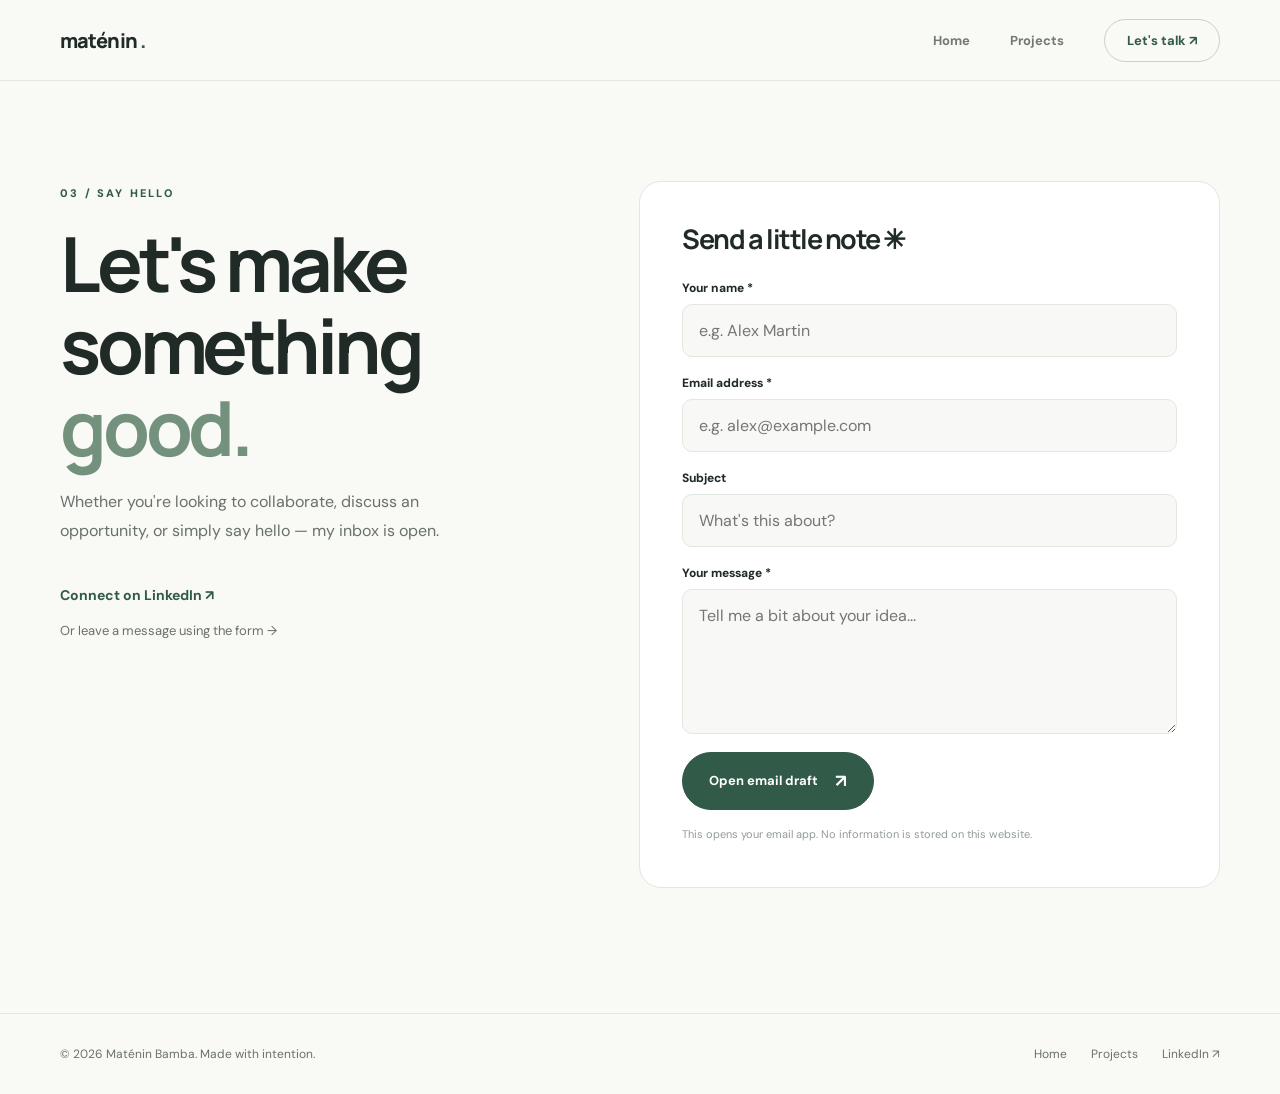
==== contact.html @ c24dde91 "This is the new version" ====
<!DOCTYPE html>
<html lang="en">
 <head>
  <meta charset="utf-8"/>
  <meta content="width=device-width,initial-scale=1" name="viewport"/>
  <meta content="Contact Mat&eacute;nin Bamba about product design, opportunities, and collaborations." name="description"/>
  <title>
   Contact &mdash; Mat&eacute;nin Bamba
  </title>
  <link href="css/style.css" rel="stylesheet"/>
 </head>
 <body>
  <header class="site-header">
   <div class="container nav-inner">
    <a class="brand" href="index.html">
     mat&eacute;nin
     <span>
      .
     </span>
    </a>
    <button aria-controls="main-nav" aria-expanded="false" aria-label="Toggle navigation" class="menu-button">
     ☰
    </button>
    <nav aria-label="Main navigation" class="nav" id="main-nav">
     <a href="index.html">
      Home
     </a>
     <a href="projects.html">
      Projects
     </a>
     <a aria-current="page" class="nav-cta" href="contact.html">
      Let's talk &nearrow;
     </a>
    </nav>
   </div>
  </header>
  <main class="container contact-grid">
   <div>
    <span class="eyebrow">
     03 / Say hello
    </span>
    <h1>
     Let's make
     <br/>
     something
     <span style="color:#73917c">
      good.
     </span>
    </h1>
    <p class="contact-info">
     Whether you're looking to collaborate, discuss an opportunity, or simply say hello &mdash; my inbox is open.
    </p>
    <div class="contact-links">
     <a href="https://www.linkedin.com/in/mateninbamba" rel="noopener noreferrer" target="_blank">
      Connect on LinkedIn &nearrow;
     </a>
     <span class="muted" style="font-size:13px">
      Or leave a message using the form &rarr;
     </span>
    </div>
   </div>
   <div class="form-card">
    <h2>
     Send a little note ✳
    </h2>
    <form id="contact-form">
     <div class="field">
      <label for="name">
       Your name *
      </label>
      <input autocomplete="name" id="name" maxlength="120" name="name" placeholder="e.g. Alex Martin" required=""/>
     </div>
     <div class="field">
      <label for="email">
       Email address *
      </label>
      <input autocomplete="email" id="email" maxlength="180" name="email" placeholder="e.g. alex@example.com" required="" type="email"/>
     </div>
     <div class="field">
      <label for="subject">
       Subject
      </label>
      <input id="subject" maxlength="200" name="subject" placeholder="What's this about?"/>
     </div>
     <div class="field">
      <label for="message">
       Your message *
      </label>
      <textarea id="message" maxlength="5000" minlength="10" name="message" placeholder="Tell me a bit about your idea..." required=""></textarea>
     </div>
     <button class="btn btn-primary" type="submit">
      Open email draft
      <span class="arrow">
       &nearrow;
      </span>
     </button>
     <p class="fineprint" id="form-status" role="status">
      This opens your email app. No information is stored on this website.
     </p>
    </form>
   </div>
  </main>
  <footer class="footer">
   <div class="container footer-content">
    <span>
     &copy;
     <span data-year="">
      2026
     </span>
     Mat&eacute;nin Bamba. Made with intention.
    </span>
    <div class="footer-right">
     <a href="index.html">
      Home
     </a>
     <a href="projects.html">
      Projects
     </a>
     <a href="https://www.linkedin.com/in/mateninbamba" rel="noopener noreferrer" target="_blank">
      LinkedIn &nearrow;
     </a>
    </div>
   </div>
  </footer>
  <script defer="" src="js/main.js">
  </script>
  <script defer="" src="js/contact.js">
  </script>
 </body>
</html>
---- css/style.css ----
@import url('https://fonts.googleapis.com/css2?family=DM+Sans:wght@400;500;600;700&family=Manrope:wght@400;500;600;700;800&display=swap');
:root{--ink:#202b28;--muted:#69716d;--bg:#f9f9f5;--white:#fff;--sage:#dfe9df;--soft:#eef1e9;--line:#e2e7df;--accent:#315a49;--peach:#f4e4d9;--max:1160px}*{box-sizing:border-box}html{scroll-behavior:smooth}body{margin:0;background:var(--bg);color:var(--ink);font-family:'DM Sans',sans-serif;-webkit-font-smoothing:antialiased}a{text-decoration:none;color:inherit}img{max-width:100%;display:block}button,input,textarea{font:inherit}button{cursor:pointer}::selection{background:#c9dbcb}a:focus-visible,button:focus-visible,input:focus-visible,textarea:focus-visible{outline:3px solid #6c9a7f;outline-offset:3px}.container{width:min(var(--max),calc(100% - 64px));margin:auto}.site-header{background:rgba(249,249,245,.95);border-bottom:1px solid var(--line);position:sticky;top:0;z-index:30;backdrop-filter:blur(12px)}.nav-inner{height:80px;display:flex;align-items:center;justify-content:space-between;gap:20px}.brand{font-family:Manrope,sans-serif;font-weight:800;font-size:20px;letter-spacing:-.9px}.brand span{color:var(--accent)}.nav{display:flex;align-items:center;gap:40px}.nav a{font-size:13px;font-weight:700;color:#727a75;transition:color .2s}.nav a:hover,.nav a[aria-current=page]{color:var(--accent)}.nav-cta{border:1px solid #c4d2c7;padding:12px 22px!important;border-radius:100px;color:var(--accent)!important}.nav-cta:hover{background:var(--sage)}.menu-button{display:none;border:0;background:transparent;padding:10px;font-size:25px}.eyebrow{font-size:11px;font-weight:800;letter-spacing:2.2px;text-transform:uppercase;color:var(--accent)}h1,h2,h3,p{margin-top:0}h1,h2,h3{font-family:Manrope,sans-serif;letter-spacing:-.055em}h1{font-size:clamp(50px,6.5vw,92px);line-height:1.08;font-weight:700}h2{font-size:clamp(32px,4vw,54px);line-height:1.14;font-weight:700}h3{font-size:24px;line-height:1.25}p{line-height:1.8}.muted{color:var(--muted)}.btn{display:inline-flex;align-items:center;justify-content:center;gap:17px;border:1px solid var(--accent);border-radius:50px;padding:16px 26px;font-weight:700;font-size:13px;transition:transform .2s,background .2s}.btn:hover{transform:translateY(-2px)}.btn-primary{background:var(--accent);color:#fff}.btn-outline{color:var(--accent);background:transparent}.btn-outline:hover{background:#e9f0e8}.arrow{font-size:18px}.section{padding:110px 0}.section-heading{display:flex;justify-content:space-between;align-items:end;gap:24px;margin-bottom:35px}.section-heading h2{margin:10px 0 0}.section-heading p{max-width:340px;margin:0}.text-link{font-size:13px;font-weight:800;color:var(--accent);display:inline-flex;gap:10px;align-items:center}.text-link:hover{text-decoration:underline}.footer{border-top:1px solid var(--line);padding:32px 0}.footer-content{display:flex;justify-content:space-between;gap:30px;align-items:center;font-size:12px;color:var(--muted)}.footer-content a:hover{color:var(--accent)}.footer-right{display:flex;gap:24px}.hero{padding:85px 0 74px}.hero-grid{display:grid;grid-template-columns:1.1fr .9fr;gap:8%;align-items:center}.hero h1{margin:20px 0 22px}.hero h1 em{color:var(--accent);font-style:normal}.hero-copy{max-width:510px;color:var(--muted);font-size:16px;line-height:1.9}.hero-actions{display:flex;gap:12px;flex-wrap:wrap;margin-top:30px}.hero-visual{min-height:470px;display:flex;align-items:center;justify-content:center;position:relative}.portrait-bg{background:var(--sage);width:85%;aspect-ratio:4/4.5;border-radius:220px 220px 28px 28px;position:relative;display:flex;align-items:center;justify-content:center;overflow:hidden}.portrait-bg img{width:100%;height:100%;object-fit:cover;position:absolute;inset:0}.portrait-monogram{font-family:Manrope,sans-serif;font-size:clamp(85px,12vw,155px);font-weight:600;color:#799888;letter-spacing:-12px}.orbit-sticker{position:absolute;border-radius:80px;background:var(--white);box-shadow:0 10px 30px #1b44361c;padding:17px 20px;bottom:14%;left:0;font-size:12px;font-weight:700;display:flex;align-items:center;gap:10px}.status-dot{background:#649c78;width:9px;height:9px;border-radius:50%;display:inline-block}.decor-star{position:absolute;right:-12px;top:14%;font-size:60px;color:#9fbc9e;font-weight:300}.scroll-note{margin-top:64px;color:#89918b;font-size:11px;letter-spacing:2px;text-transform:uppercase}.strip{background:#eaf0e9;border-top:1px solid #dce6da;border-bottom:1px solid #dce6da;padding:24px 0}.strip-content{display:flex;justify-content:space-between;flex-wrap:wrap;gap:20px}.strip-content span{font-weight:700;font-size:12px;color:#5b7363;letter-spacing:.4px}.strip-content b{margin-right:12px;color:#9eb2a4}.project-grid{display:grid;grid-template-columns:repeat(2,minmax(0,1fr));gap:24px}.project-card{display:block;border:1px solid var(--line);background:#fff;border-radius:20px;overflow:hidden;transition:transform .25s,box-shadow .25s}.project-card:hover{transform:translateY(-5px);box-shadow:0 18px 45px #20372b11}.project-art{height:280px;position:relative;display:flex;justify-content:center;align-items:center;overflow:hidden}.project-art.rose{background:#f2e9e2}.project-art.mint{background:#e4eee5}.project-art.lilac{background:#ece9f2}.project-art.sand{background:#eeece3}.project-art svg{width:80%;max-height:250px;filter:drop-shadow(0 12px 13px #1c283013)}.project-card-body{padding:27px 30px 30px}.project-meta{font-size:10px;text-transform:uppercase;letter-spacing:1.5px;font-weight:800;color:var(--accent);margin-bottom:12px}.project-card-body h3{margin-bottom:10px}.project-card-body p{font-size:14px;color:var(--muted);margin-bottom:20px}.card-bottom{display:flex;align-items:center;justify-content:space-between;gap:12px}.pill{background:#f0f3ef;border-radius:40px;color:#557263;padding:8px 12px;font-size:11px;font-weight:700}.mini-arrow{width:36px;height:36px;border-radius:50%;display:grid;place-items:center;border:1px solid #cedbd0;color:var(--accent)}.about-band{background:#e9f0e8;padding:80px 0}.about-layout{display:grid;grid-template-columns:.85fr 1.15fr;gap:12%;align-items:center}.about-layout h2{margin:14px 0 0}.about-layout p{color:#5b6a60;font-size:16px}.about-tags{display:flex;gap:10px;flex-wrap:wrap;margin-top:22px}.about-tags span{border:1px solid #c3d6c4;padding:10px 14px;border-radius:40px;font-size:12px;font-weight:700;color:#436350}.page-intro{padding:88px 0 46px}.page-intro h1{font-size:clamp(48px,6.2vw,78px);margin:18px 0}.page-intro p{max-width:610px;color:var(--muted)}.all-projects{padding:0 0 115px}.contact-grid{display:grid;grid-template-columns:.9fr 1.1fr;gap:9%;padding:100px 0 125px}.contact-grid h1{font-size:clamp(48px,6vw,76px);margin:20px 0}.contact-info{color:var(--muted);max-width:430px}.contact-links{display:grid;gap:18px;margin-top:40px}.contact-links a{color:var(--accent);font-weight:700;font-size:14px}.form-card{background:#fff;border:1px solid var(--line);border-radius:22px;padding:42px}.form-card h2{font-size:27px;margin-bottom:25px}.field{display:flex;flex-direction:column;gap:8px;margin-bottom:18px}.field label{font-size:12px;font-weight:800}.field input,.field textarea{background:#f8f9f6;border:1px solid #e1e8df;padding:15px 16px;border-radius:10px;width:100%;color:var(--ink);outline:none}.field input:focus,.field textarea:focus{border-color:var(--accent)}.field textarea{resize:vertical;min-height:145px}.fineprint{color:#929c96;font-size:11px;margin:15px 0 0}.detail{padding-bottom:110px}.back-link{display:inline-flex;gap:10px;align-items:center;font-weight:700;color:var(--accent);font-size:13px;margin:48px 0 32px}.detail-header{max-width:850px;margin-bottom:40px}.detail-header h1{font-size:clamp(44px,6vw,77px);margin:14px 0}.detail-header p{font-size:17px;color:var(--muted);max-width:650px}.detail-banner{min-height:370px;border-radius:20px;display:flex;align-items:center;justify-content:center;overflow:hidden;margin-bottom:55px}.detail-banner svg{height:310px;max-width:85%}.facts{display:grid;grid-template-columns:repeat(4,1fr);gap:25px;padding:0 0 48px;border-bottom:1px solid var(--line)}.fact-label{display:block;color:#89928a;text-transform:uppercase;font-size:10px;letter-spacing:1.2px;font-weight:800;margin-bottom:12px}.fact-value{font-size:14px;font-weight:700;line-height:1.6}.case-section{display:grid;grid-template-columns:31% 1fr;gap:10%;padding:58px 0;border-bottom:1px solid var(--line)}.case-section h2{font-size:30px;margin:7px 0}.case-section h3{font-size:18px;letter-spacing:-.03em;margin:25px 0 8px}.case-section p{color:var(--muted);font-size:14px;margin-bottom:14px}.case-section ul{color:var(--muted);line-height:1.9;padding-left:18px;font-size:14px}.case-section .case-body>:first-child{margin-top:0}.case-callout{background:#eaf0e8;border-radius:13px;padding:24px;margin:20px 0}.case-callout p{margin-bottom:0;color:#415b4d}.case-list{display:grid;grid-template-columns:1fr 1fr;gap:14px;margin:20px 0}.case-tile{padding:20px;background:white;border:1px solid var(--line);border-radius:12px}.case-tile strong{font-size:13px;display:block;margin-bottom:8px}.case-tile p{margin:0;font-size:12px}.prototype-link{display:inline-flex;margin-top:13px;font-size:13px;font-weight:700;color:var(--accent);text-decoration:underline;text-underline-offset:4px}.notice{font-size:12px;color:#909a92}.empty{padding:50px;background:var(--soft);border-radius:12px}.not-found{padding:100px 0} @media(max-width:800px){.container{width:min(var(--max),calc(100% - 36px))}.nav-inner{height:68px}.nav{display:none;position:absolute;top:68px;left:0;right:0;background:var(--bg);padding:22px 25px 30px;flex-direction:column;align-items:stretch;gap:20px;box-shadow:0 15px 20px #0001}.nav.open{display:flex}.menu-button{display:block}.hero{padding:45px 0}.hero-grid,.about-layout,.contact-grid{grid-template-columns:1fr;gap:38px}.hero-visual{grid-row:1;min-height:300px}.portrait-bg{width:min(330px,79%);aspect-ratio:1/.9}.hero h1{font-size:clamp(45px,9vw,75px)}.orbit-sticker{left:8%;bottom:4%}.scroll-note{margin-top:30px}.section{padding:70px 0}.section-heading{align-items:start;flex-direction:column}.project-art{height:230px}.about-band{padding:60px 0}.contact-grid{padding:55px 0 80px}.page-intro{padding:50px 0 40px}.all-projects{padding-bottom:65px}.case-section{grid-template-columns:1fr;gap:18px}.facts{grid-template-columns:repeat(2,1fr)}.detail-banner{min-height:250px}.detail-banner svg{height:230px}}@media(max-width:550px){.project-grid,.case-list{grid-template-columns:1fr}.hero-actions{align-items:stretch}.hero-actions .btn{flex:1}.project-art{height:245px}.form-card{padding:26px 20px}.strip-content{justify-content:center;gap:14px}.section-heading h2{font-size:35px}.footer-content{align-items:flex-start;flex-direction:column;gap:10px}.detail-header h1{font-size:43px}.detail{padding-bottom:60px}.case-section{padding:40px 0}.facts{gap:20px}}@media(prefers-reduced-motion:reduce){*,*::before,*::after{scroll-behavior:auto!important;transition:none!important}}
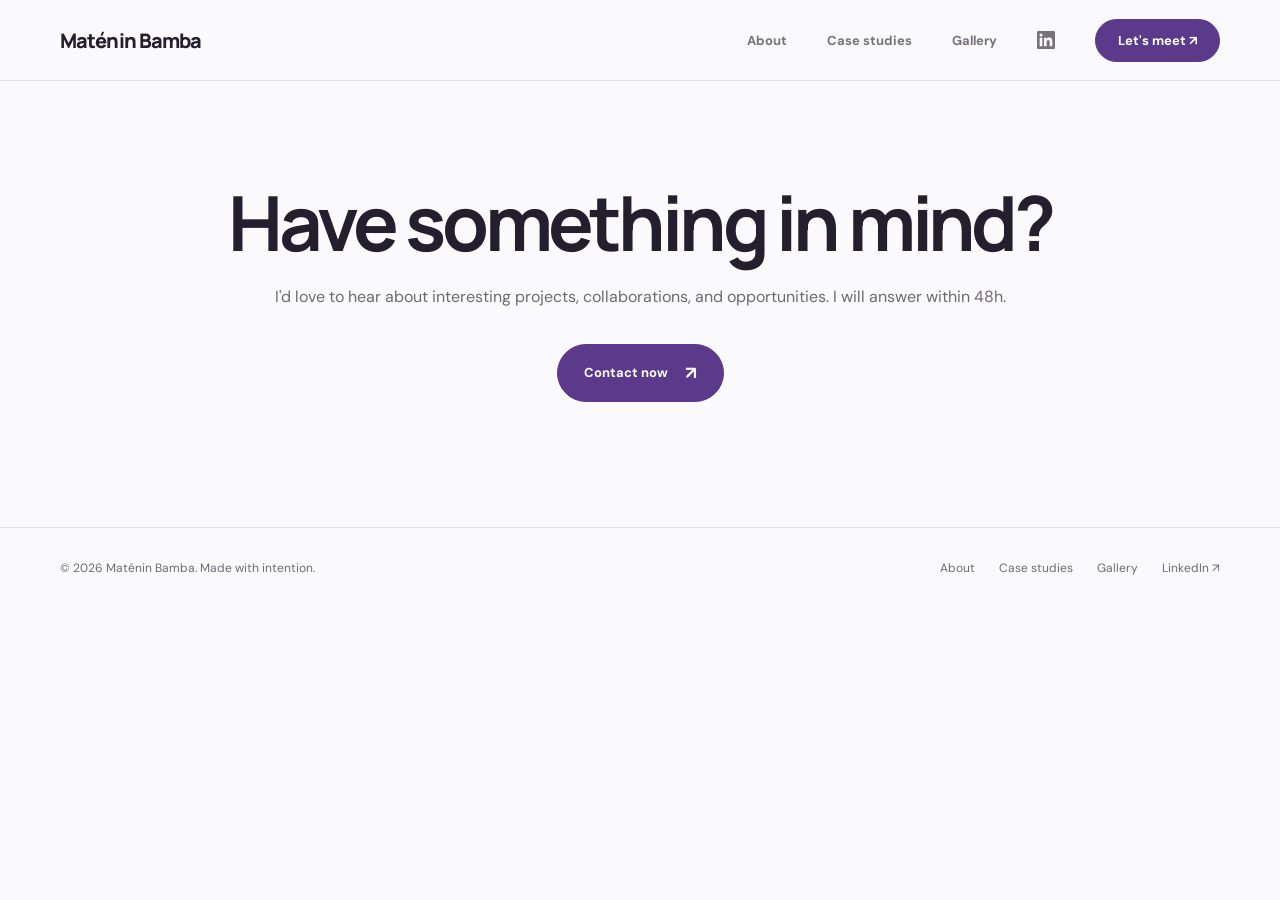
==== commit 2cc24ce1: "version 1" ====
--- a/contact.html
+++ b/contact.html
@@ -5,7 +5,7 @@
   <meta content="width=device-width,initial-scale=1" name="viewport"/>
   <meta content="Contact Mat&eacute;nin Bamba about product design, opportunities, and collaborations." name="description"/>
   <title>
-   Contact &mdash; Mat&eacute;nin Bamba
+   Let's meet &mdash; Mat&eacute;nin Bamba
   </title>
   <link href="css/style.css" rel="stylesheet"/>
  </head>
@@ -13,91 +13,44 @@
   <header class="site-header">
    <div class="container nav-inner">
     <a class="brand" href="index.html">
-     mat&eacute;nin
-     <span>
-      .
-     </span>
+     Mat&eacute;nin Bamba
     </a>
     <button aria-controls="main-nav" aria-expanded="false" aria-label="Toggle navigation" class="menu-button">
      ☰
     </button>
     <nav aria-label="Main navigation" class="nav" id="main-nav">
      <a href="index.html">
-      Home
+      About
      </a>
      <a href="projects.html">
-      Projects
+      Case studies
+     </a>
+     <a href="gallery.html">
+      Gallery
+     </a>
+     <a aria-label="Mat&eacute;nin Bamba on LinkedIn (opens in a new tab)" class="nav-icon" href="https://www.linkedin.com/in/mateninbamba" rel="noopener noreferrer" target="_blank" title="LinkedIn">
+      <svg aria-hidden="true" fill="currentColor" height="18" viewBox="0 0 24 24" width="18"><path d="M20.45 20.45h-3.56v-5.57c0-1.33-.02-3.04-1.85-3.04-1.85 0-2.14 1.45-2.14 2.94v5.67H9.34V9h3.42v1.56h.05c.48-.9 1.64-1.85 3.37-1.85 3.6 0 4.27 2.37 4.27 5.46v6.28zM5.34 7.43a2.06 2.06 0 1 1 0-4.13 2.06 2.06 0 0 1 0 4.13zM7.12 20.45H3.56V9h3.56v11.45zM22.22 0H1.77C.79 0 0 .77 0 1.73v20.54C0 23.23.79 24 1.77 24h20.45c.98 0 1.78-.77 1.78-1.73V1.73C24 .77 23.2 0 22.22 0z"/></svg>
      </a>
      <a aria-current="page" class="nav-cta" href="contact.html">
-      Let's talk &nearrow;
+      Let's meet &nearrow;
      </a>
     </nav>
    </div>
   </header>
-  <main class="container contact-grid">
-   <div>
-    <span class="eyebrow">
-     03 / Say hello
-    </span>
+  <main class="container contact-stack">
+   <div class="contact-hero">
     <h1>
-     Let's make
-     <br/>
-     something
-     <span style="color:#73917c">
-      good.
-     </span>
+     Have something in mind?
     </h1>
     <p class="contact-info">
-     Whether you're looking to collaborate, discuss an opportunity, or simply say hello &mdash; my inbox is open.
+     I'd love to hear about interesting projects, collaborations, and opportunities. I will answer within 48h.
     </p>
-    <div class="contact-links">
-     <a href="https://www.linkedin.com/in/mateninbamba" rel="noopener noreferrer" target="_blank">
-      Connect on LinkedIn &nearrow;
-     </a>
-     <span class="muted" style="font-size:13px">
-      Or leave a message using the form &rarr;
+    <a class="btn btn-primary btn-solid" href="mailto:mateninpro@gmail.com">
+     Contact now
+     <span class="arrow">
+      &nearrow;
      </span>
-    </div>
-   </div>
-   <div class="form-card">
-    <h2>
-     Send a little note ✳
-    </h2>
-    <form id="contact-form">
-     <div class="field">
-      <label for="name">
-       Your name *
-      </label>
-      <input autocomplete="name" id="name" maxlength="120" name="name" placeholder="e.g. Alex Martin" required=""/>
-     </div>
-     <div class="field">
-      <label for="email">
-       Email address *
-      </label>
-      <input autocomplete="email" id="email" maxlength="180" name="email" placeholder="e.g. alex@example.com" required="" type="email"/>
-     </div>
-     <div class="field">
-      <label for="subject">
-       Subject
-      </label>
-      <input id="subject" maxlength="200" name="subject" placeholder="What's this about?"/>
-     </div>
-     <div class="field">
-      <label for="message">
-       Your message *
-      </label>
-      <textarea id="message" maxlength="5000" minlength="10" name="message" placeholder="Tell me a bit about your idea..." required=""></textarea>
-     </div>
-     <button class="btn btn-primary" type="submit">
-      Open email draft
-      <span class="arrow">
-       &nearrow;
-      </span>
-     </button>
-     <p class="fineprint" id="form-status" role="status">
-      This opens your email app. No information is stored on this website.
-     </p>
-    </form>
+    </a>
    </div>
   </main>
   <footer class="footer">
@@ -111,10 +64,13 @@
     </span>
     <div class="footer-right">
      <a href="index.html">
-      Home
+      About
      </a>
      <a href="projects.html">
-      Projects
+      Case studies
+     </a>
+     <a href="gallery.html">
+      Gallery
      </a>
      <a href="https://www.linkedin.com/in/mateninbamba" rel="noopener noreferrer" target="_blank">
       LinkedIn &nearrow;
@@ -124,7 +80,5 @@
   </footer>
   <script defer="" src="js/main.js">
   </script>
-  <script defer="" src="js/contact.js">
-  </script>
  </body>
 </html>
--- a/css/style.css
+++ b/css/style.css
@@ -1,2 +1,2 @@
-@import url('https://fonts.googleapis.com/css2?family=DM+Sans:wght@400;500;600;700&family=Manrope:wght@400;500;600;700;800&display=swap');
-:root{--ink:#202b28;--muted:#69716d;--bg:#f9f9f5;--white:#fff;--sage:#dfe9df;--soft:#eef1e9;--line:#e2e7df;--accent:#315a49;--peach:#f4e4d9;--max:1160px}*{box-sizing:border-box}html{scroll-behavior:smooth}body{margin:0;background:var(--bg);color:var(--ink);font-family:'DM Sans',sans-serif;-webkit-font-smoothing:antialiased}a{text-decoration:none;color:inherit}img{max-width:100%;display:block}button,input,textarea{font:inherit}button{cursor:pointer}::selection{background:#c9dbcb}a:focus-visible,button:focus-visible,input:focus-visible,textarea:focus-visible{outline:3px solid #6c9a7f;outline-offset:3px}.container{width:min(var(--max),calc(100% - 64px));margin:auto}.site-header{background:rgba(249,249,245,.95);border-bottom:1px solid var(--line);position:sticky;top:0;z-index:30;backdrop-filter:blur(12px)}.nav-inner{height:80px;display:flex;align-items:center;justify-content:space-between;gap:20px}.brand{font-family:Manrope,sans-serif;font-weight:800;font-size:20px;letter-spacing:-.9px}.brand span{color:var(--accent)}.nav{display:flex;align-items:center;gap:40px}.nav a{font-size:13px;font-weight:700;color:#727a75;transition:color .2s}.nav a:hover,.nav a[aria-current=page]{color:var(--accent)}.nav-cta{border:1px solid #c4d2c7;padding:12px 22px!important;border-radius:100px;color:var(--accent)!important}.nav-cta:hover{background:var(--sage)}.menu-button{display:none;border:0;background:transparent;padding:10px;font-size:25px}.eyebrow{font-size:11px;font-weight:800;letter-spacing:2.2px;text-transform:uppercase;color:var(--accent)}h1,h2,h3,p{margin-top:0}h1,h2,h3{font-family:Manrope,sans-serif;letter-spacing:-.055em}h1{font-size:clamp(50px,6.5vw,92px);line-height:1.08;font-weight:700}h2{font-size:clamp(32px,4vw,54px);line-height:1.14;font-weight:700}h3{font-size:24px;line-height:1.25}p{line-height:1.8}.muted{color:var(--muted)}.btn{display:inline-flex;align-items:center;justify-content:center;gap:17px;border:1px solid var(--accent);border-radius:50px;padding:16px 26px;font-weight:700;font-size:13px;transition:transform .2s,background .2s}.btn:hover{transform:translateY(-2px)}.btn-primary{background:var(--accent);color:#fff}.btn-outline{color:var(--accent);background:transparent}.btn-outline:hover{background:#e9f0e8}.arrow{font-size:18px}.section{padding:110px 0}.section-heading{display:flex;justify-content:space-between;align-items:end;gap:24px;margin-bottom:35px}.section-heading h2{margin:10px 0 0}.section-heading p{max-width:340px;margin:0}.text-link{font-size:13px;font-weight:800;color:var(--accent);display:inline-flex;gap:10px;align-items:center}.text-link:hover{text-decoration:underline}.footer{border-top:1px solid var(--line);padding:32px 0}.footer-content{display:flex;justify-content:space-between;gap:30px;align-items:center;font-size:12px;color:var(--muted)}.footer-content a:hover{color:var(--accent)}.footer-right{display:flex;gap:24px}.hero{padding:85px 0 74px}.hero-grid{display:grid;grid-template-columns:1.1fr .9fr;gap:8%;align-items:center}.hero h1{margin:20px 0 22px}.hero h1 em{color:var(--accent);font-style:normal}.hero-copy{max-width:510px;color:var(--muted);font-size:16px;line-height:1.9}.hero-actions{display:flex;gap:12px;flex-wrap:wrap;margin-top:30px}.hero-visual{min-height:470px;display:flex;align-items:center;justify-content:center;position:relative}.portrait-bg{background:var(--sage);width:85%;aspect-ratio:4/4.5;border-radius:220px 220px 28px 28px;position:relative;display:flex;align-items:center;justify-content:center;overflow:hidden}.portrait-bg img{width:100%;height:100%;object-fit:cover;position:absolute;inset:0}.portrait-monogram{font-family:Manrope,sans-serif;font-size:clamp(85px,12vw,155px);font-weight:600;color:#799888;letter-spacing:-12px}.orbit-sticker{position:absolute;border-radius:80px;background:var(--white);box-shadow:0 10px 30px #1b44361c;padding:17px 20px;bottom:14%;left:0;font-size:12px;font-weight:700;display:flex;align-items:center;gap:10px}.status-dot{background:#649c78;width:9px;height:9px;border-radius:50%;display:inline-block}.decor-star{position:absolute;right:-12px;top:14%;font-size:60px;color:#9fbc9e;font-weight:300}.scroll-note{margin-top:64px;color:#89918b;font-size:11px;letter-spacing:2px;text-transform:uppercase}.strip{background:#eaf0e9;border-top:1px solid #dce6da;border-bottom:1px solid #dce6da;padding:24px 0}.strip-content{display:flex;justify-content:space-between;flex-wrap:wrap;gap:20px}.strip-content span{font-weight:700;font-size:12px;color:#5b7363;letter-spacing:.4px}.strip-content b{margin-right:12px;color:#9eb2a4}.project-grid{display:grid;grid-template-columns:repeat(2,minmax(0,1fr));gap:24px}.project-card{display:block;border:1px solid var(--line);background:#fff;border-radius:20px;overflow:hidden;transition:transform .25s,box-shadow .25s}.project-card:hover{transform:translateY(-5px);box-shadow:0 18px 45px #20372b11}.project-art{height:280px;position:relative;display:flex;justify-content:center;align-items:center;overflow:hidden}.project-art.rose{background:#f2e9e2}.project-art.mint{background:#e4eee5}.project-art.lilac{background:#ece9f2}.project-art.sand{background:#eeece3}.project-art svg{width:80%;max-height:250px;filter:drop-shadow(0 12px 13px #1c283013)}.project-card-body{padding:27px 30px 30px}.project-meta{font-size:10px;text-transform:uppercase;letter-spacing:1.5px;font-weight:800;color:var(--accent);margin-bottom:12px}.project-card-body h3{margin-bottom:10px}.project-card-body p{font-size:14px;color:var(--muted);margin-bottom:20px}.card-bottom{display:flex;align-items:center;justify-content:space-between;gap:12px}.pill{background:#f0f3ef;border-radius:40px;color:#557263;padding:8px 12px;font-size:11px;font-weight:700}.mini-arrow{width:36px;height:36px;border-radius:50%;display:grid;place-items:center;border:1px solid #cedbd0;color:var(--accent)}.about-band{background:#e9f0e8;padding:80px 0}.about-layout{display:grid;grid-template-columns:.85fr 1.15fr;gap:12%;align-items:center}.about-layout h2{margin:14px 0 0}.about-layout p{color:#5b6a60;font-size:16px}.about-tags{display:flex;gap:10px;flex-wrap:wrap;margin-top:22px}.about-tags span{border:1px solid #c3d6c4;padding:10px 14px;border-radius:40px;font-size:12px;font-weight:700;color:#436350}.page-intro{padding:88px 0 46px}.page-intro h1{font-size:clamp(48px,6.2vw,78px);margin:18px 0}.page-intro p{max-width:610px;color:var(--muted)}.all-projects{padding:0 0 115px}.contact-grid{display:grid;grid-template-columns:.9fr 1.1fr;gap:9%;padding:100px 0 125px}.contact-grid h1{font-size:clamp(48px,6vw,76px);margin:20px 0}.contact-info{color:var(--muted);max-width:430px}.contact-links{display:grid;gap:18px;margin-top:40px}.contact-links a{color:var(--accent);font-weight:700;font-size:14px}.form-card{background:#fff;border:1px solid var(--line);border-radius:22px;padding:42px}.form-card h2{font-size:27px;margin-bottom:25px}.field{display:flex;flex-direction:column;gap:8px;margin-bottom:18px}.field label{font-size:12px;font-weight:800}.field input,.field textarea{background:#f8f9f6;border:1px solid #e1e8df;padding:15px 16px;border-radius:10px;width:100%;color:var(--ink);outline:none}.field input:focus,.field textarea:focus{border-color:var(--accent)}.field textarea{resize:vertical;min-height:145px}.fineprint{color:#929c96;font-size:11px;margin:15px 0 0}.detail{padding-bottom:110px}.back-link{display:inline-flex;gap:10px;align-items:center;font-weight:700;color:var(--accent);font-size:13px;margin:48px 0 32px}.detail-header{max-width:850px;margin-bottom:40px}.detail-header h1{font-size:clamp(44px,6vw,77px);margin:14px 0}.detail-header p{font-size:17px;color:var(--muted);max-width:650px}.detail-banner{min-height:370px;border-radius:20px;display:flex;align-items:center;justify-content:center;overflow:hidden;margin-bottom:55px}.detail-banner svg{height:310px;max-width:85%}.facts{display:grid;grid-template-columns:repeat(4,1fr);gap:25px;padding:0 0 48px;border-bottom:1px solid var(--line)}.fact-label{display:block;color:#89928a;text-transform:uppercase;font-size:10px;letter-spacing:1.2px;font-weight:800;margin-bottom:12px}.fact-value{font-size:14px;font-weight:700;line-height:1.6}.case-section{display:grid;grid-template-columns:31% 1fr;gap:10%;padding:58px 0;border-bottom:1px solid var(--line)}.case-section h2{font-size:30px;margin:7px 0}.case-section h3{font-size:18px;letter-spacing:-.03em;margin:25px 0 8px}.case-section p{color:var(--muted);font-size:14px;margin-bottom:14px}.case-section ul{color:var(--muted);line-height:1.9;padding-left:18px;font-size:14px}.case-section .case-body>:first-child{margin-top:0}.case-callout{background:#eaf0e8;border-radius:13px;padding:24px;margin:20px 0}.case-callout p{margin-bottom:0;color:#415b4d}.case-list{display:grid;grid-template-columns:1fr 1fr;gap:14px;margin:20px 0}.case-tile{padding:20px;background:white;border:1px solid var(--line);border-radius:12px}.case-tile strong{font-size:13px;display:block;margin-bottom:8px}.case-tile p{margin:0;font-size:12px}.prototype-link{display:inline-flex;margin-top:13px;font-size:13px;font-weight:700;color:var(--accent);text-decoration:underline;text-underline-offset:4px}.notice{font-size:12px;color:#909a92}.empty{padding:50px;background:var(--soft);border-radius:12px}.not-found{padding:100px 0} @media(max-width:800px){.container{width:min(var(--max),calc(100% - 36px))}.nav-inner{height:68px}.nav{display:none;position:absolute;top:68px;left:0;right:0;background:var(--bg);padding:22px 25px 30px;flex-direction:column;align-items:stretch;gap:20px;box-shadow:0 15px 20px #0001}.nav.open{display:flex}.menu-button{display:block}.hero{padding:45px 0}.hero-grid,.about-layout,.contact-grid{grid-template-columns:1fr;gap:38px}.hero-visual{grid-row:1;min-height:300px}.portrait-bg{width:min(330px,79%);aspect-ratio:1/.9}.hero h1{font-size:clamp(45px,9vw,75px)}.orbit-sticker{left:8%;bottom:4%}.scroll-note{margin-top:30px}.section{padding:70px 0}.section-heading{align-items:start;flex-direction:column}.project-art{height:230px}.about-band{padding:60px 0}.contact-grid{padding:55px 0 80px}.page-intro{padding:50px 0 40px}.all-projects{padding-bottom:65px}.case-section{grid-template-columns:1fr;gap:18px}.facts{grid-template-columns:repeat(2,1fr)}.detail-banner{min-height:250px}.detail-banner svg{height:230px}}@media(max-width:550px){.project-grid,.case-list{grid-template-columns:1fr}.hero-actions{align-items:stretch}.hero-actions .btn{flex:1}.project-art{height:245px}.form-card{padding:26px 20px}.strip-content{justify-content:center;gap:14px}.section-heading h2{font-size:35px}.footer-content{align-items:flex-start;flex-direction:column;gap:10px}.detail-header h1{font-size:43px}.detail{padding-bottom:60px}.case-section{padding:40px 0}.facts{gap:20px}}@media(prefers-reduced-motion:reduce){*,*::before,*::after{scroll-behavior:auto!important;transition:none!important}}
+@import url('https://fonts.googleapis.com/css2?family=DM+Sans:wght@400;500;600;700&family=Manrope:wght@300;400;500;600;700;800&family=Righteous&display=swap');
+:root{--ink:#241f2c;--muted:#6d6974;--bg:#faf9fb;--white:#fff;--sage:#e6ddf0;--soft:#f1edf5;--line:#e6e2ec;--accent:#5b3a8c;--peach:#f4e4d9;--max:1160px}*{box-sizing:border-box}html{scroll-behavior:smooth}body{margin:0;background:var(--bg);color:var(--ink);font-family:'DM Sans',sans-serif;-webkit-font-smoothing:antialiased}a{text-decoration:none;color:inherit}img{max-width:100%;display:block}button,input,textarea{font:inherit}button{cursor:pointer}::selection{background:#d6c9e6}a:focus-visible,button:focus-visible,input:focus-visible,textarea:focus-visible{outline:3px solid #8a6cb5;outline-offset:3px}.home{background-color:var(--bg);background-image:linear-gradient(rgba(91,58,140,.09) 1px,transparent 1px),linear-gradient(90deg,rgba(91,58,140,.09) 1px,transparent 1px);background-size:20px 20px;background-position:-1px -1px}.container{width:min(var(--max),calc(100% - 64px));margin:auto}.site-header{background:rgba(250,249,251,.95);border-bottom:1px solid var(--line);position:sticky;top:0;z-index:30;backdrop-filter:blur(12px)}.nav-inner{height:80px;display:flex;align-items:center;justify-content:space-between;gap:20px}.brand{font-family:Manrope,sans-serif;font-weight:800;font-size:20px;letter-spacing:-.9px}.nav{display:flex;align-items:center;gap:40px}.nav a{font-size:13px;font-weight:700;color:#76727c;transition:color .2s}.nav a:hover,.nav a[aria-current=page]{color:var(--accent)}.nav-cta{border:1px solid var(--accent);background:var(--accent);padding:12px 22px!important;border-radius:100px;color:#fff!important}.nav-cta{transition:background .2s,border-color .2s,color .2s}.nav-cta:hover{background:#4a2f75;border-color:#4a2f75;color:#fff!important}.nav-icon{display:inline-flex;align-items:center}.nav-icon svg{display:block}.menu-button{display:none;border:0;background:transparent;padding:10px;font-size:25px}.eyebrow{font-size:11px;font-weight:800;letter-spacing:2.2px;text-transform:uppercase;color:var(--accent)}h1,h2,h3,p{margin-top:0}h1,h2,h3{font-family:Manrope,sans-serif;letter-spacing:-.055em}h1{font-size:clamp(50px,6.5vw,92px);line-height:1.08;font-weight:700}h2{font-size:clamp(32px,4vw,54px);line-height:1.14;font-weight:700}h3{font-size:24px;line-height:1.25}p{line-height:1.8}.muted{color:var(--muted)}.btn{display:inline-flex;align-items:center;justify-content:center;gap:17px;border:1px solid var(--accent);border-radius:50px;padding:16px 26px;font-weight:700;font-size:13px;transition:transform .2s,background .2s,border-color .2s,color .2s}.btn:hover{transform:translateY(-2px)}.btn-primary{background:#fff;color:var(--accent)}.btn-outline{color:var(--accent);background:#fff}.btn-primary:hover,.btn-outline:hover{background:var(--accent);border-color:var(--accent);color:#fff}.btn-solid{background:var(--accent);border-color:var(--accent);color:#fff}.btn-solid:hover{background:#4a2f75;border-color:#4a2f75;color:#fff}.btn-ghost{background:#fff;border-color:#fff;color:var(--accent);box-shadow:0 6px 20px #2c203712}.btn-ghost:hover{background:var(--accent);border-color:var(--accent);color:#fff}.arrow{font-size:18px}.section{padding:110px 0}.section-heading{display:flex;justify-content:space-between;align-items:end;gap:24px;margin-bottom:35px}.section-heading h2{margin:10px 0 0}.section-heading p{max-width:340px;margin:0}.text-link{font-size:13px;font-weight:800;color:var(--accent);display:inline-flex;gap:10px;align-items:center}.text-link:hover{text-decoration:underline}.footer{border-top:1px solid var(--line);padding:32px 0}.footer-content{display:flex;justify-content:space-between;gap:30px;align-items:center;font-size:12px;color:var(--muted)}.footer-content a:hover{color:var(--accent)}.footer-right{display:flex;gap:24px}.hero{padding:85px 0 74px}.hero-grid{display:grid;grid-template-columns:1.1fr .9fr;gap:8%;align-items:center}.hero .hero-name{margin:0 0 22px;font-size:clamp(44px,5.8vw,84px);line-height:1.08;font-weight:700}.hero .hero-title em{color:var(--accent);font-style:normal}.hero .funky-name{font-family:Righteous,Manrope,sans-serif;font-weight:400;letter-spacing:.01em;line-height:1.05;font-size:clamp(38px,4.8vw,70px)}.fn-first,.fn-last{display:inline-block;white-space:nowrap}.hero .funky-name{margin-bottom:14px}.hero .funky-name+.hero-title{margin-bottom:64px}.fn-first{color:var(--accent);text-shadow:4px 4px 0 #e9b96e}.funky-name .ch{display:inline-block;transition:transform .25s cubic-bezier(.34,1.56,.64,1)}.funky-name .ch:hover{animation-play-state:paused;transform:translateY(-8px) rotate(-6deg) scale(1.1)}.fn-last{font-family:Manrope,sans-serif;font-weight:300;letter-spacing:-.04em;color:var(--ink)}.fn-first .ch{animation:letter-wave 2.4s ease-in-out infinite;animation-delay:calc(var(--i) * .12s)}@keyframes letter-wave{0%,60%,100%{transform:translateY(0) rotate(0)}20%{transform:translateY(-10px) rotate(-6deg)}40%{transform:translateY(2px) rotate(3deg)}}.hero-title{font-family:Manrope,sans-serif;font-weight:300;font-size:clamp(20px,1.9vw,28px);letter-spacing:-.02em;line-height:1.2;color:#111;margin:0 0 18px}.hero-copy{max-width:540px;font-family:Manrope,sans-serif;font-weight:300;letter-spacing:-.01em;color:var(--muted);font-size:18px;line-height:1.7}.hero-actions{display:flex;gap:12px 28px;flex-wrap:wrap;align-items:center;margin-top:30px}.hero-actions .scroll-note{margin:0;color:var(--accent);font-weight:700}.hero-visual{min-height:470px;display:flex;align-items:center;justify-content:center;position:relative}.strip{background:#fff;border-top:1px solid var(--line);border-bottom:1px solid var(--line);padding:24px 0}.strip-content{display:flex;justify-content:space-between;flex-wrap:wrap;gap:20px}.strip-content span{font-family:Righteous,Manrope,sans-serif;font-weight:400;font-size:15px;color:var(--accent);letter-spacing:.06em}.portrait-wrap{position:relative;width:85%}.portrait-bg{background:var(--sage);width:100%;aspect-ratio:4/4.5;border-radius:220px 220px 28px 28px;position:relative;display:flex;align-items:center;justify-content:center;overflow:hidden}.portrait-bg img{width:100%;height:100%;object-fit:cover;position:absolute;inset:0}.portrait-monogram{font-family:Manrope,sans-serif;font-size:clamp(85px,12vw,155px);font-weight:600;color:#8e79a8;letter-spacing:-12px}.orbit-sticker{position:absolute;border-radius:80px;background:var(--white);box-shadow:0 10px 30px #2f1b441c;padding:17px 20px;bottom:14%;left:0;font-size:12px;font-weight:700;display:flex;align-items:center;gap:10px}.status-dot{background:#7f5fb0;width:9px;height:9px;border-radius:50%;display:inline-block}.decor-star{position:absolute;right:-12px;top:14%;font-size:60px;color:#b49fd0;font-weight:300}.scroll-note{margin-top:64px;color:#8b8792;font-size:11px;letter-spacing:2px;text-transform:uppercase}.project-grid{display:grid;grid-template-columns:repeat(2,minmax(0,1fr));gap:24px}.project-card{position:relative;display:block;border:1px solid var(--line);background:#fff;border-radius:20px;overflow:hidden;transition:transform .25s,box-shadow .25s}.project-card:hover{transform:translateY(-5px);box-shadow:0 18px 45px #2c203711}.project-art{height:280px;position:relative;display:flex;justify-content:center;align-items:center;overflow:hidden}.project-art.rose{background:#f2e9e2}.project-art.mint{background:#ebe4f2}.project-art.lilac{background:#ece9f2}.project-art.sand{background:#eeece3}.project-art svg{width:80%;max-height:250px;filter:drop-shadow(0 12px 13px #241c3013)}.project-card-body{padding:27px 30px 30px}.project-meta{font-size:10px;text-transform:uppercase;letter-spacing:1.5px;font-weight:800;color:var(--accent);margin-bottom:12px}.project-card-body h3{margin-bottom:10px}.project-card-body p{font-size:14px;color:var(--muted);margin-bottom:20px}.card-link::after{content:"";position:absolute;inset:0;z-index:1;border-radius:20px}.card-link:focus-visible{outline:none}.card-link:focus-visible::after{outline:3px solid #8a6cb5;outline-offset:3px}.card-proto{position:relative;z-index:2;padding:10px 16px;gap:10px;font-size:12px}.card-proto.is-disabled{opacity:.45;cursor:not-allowed}.card-bottom{display:flex;align-items:center;justify-content:space-between;gap:12px}.pill{background:#f3f0f6;border-radius:40px;color:#66558a;padding:8px 12px;font-size:11px;font-weight:700}.mini-arrow{width:36px;height:36px;border-radius:50%;display:grid;place-items:center;border:1px solid #d8cde6;color:var(--accent)}.about-band{background:#efe9f5;padding:80px 0;scroll-margin-top:80px}.about-layout{display:grid;grid-template-columns:.85fr 1.15fr;gap:12%;align-items:center}.about-layout h2{margin:14px 0 0}.about-layout p{color:#655b70;font-size:16px}.about-tags{display:flex;gap:10px;flex-wrap:wrap;margin-top:22px}.about-tags span{border:1px solid #d3c6e3;padding:10px 14px;border-radius:40px;font-size:12px;font-weight:700;color:#523f78}.about-layout.align-start{align-items:start}.section-illustration{display:block;width:100%;max-width:360px;height:auto;margin-top:32px}.section-title{margin:14px 0 40px}.section-title:has(+.section-subtitle){margin-bottom:14px}.section-subtitle{color:var(--muted);font-size:16px;max-width:620px;margin:0 0 40px}.timeline{list-style:none;margin:0;padding:0;border-left:1px solid #d3c6e3}.timeline li{position:relative;padding:0 0 36px 32px}.timeline li:last-child{padding-bottom:0}.timeline li::before{content:"";position:absolute;left:-6px;top:6px;width:11px;height:11px;border-radius:50%;background:var(--accent)}.timeline-date{font-size:11px;font-weight:800;letter-spacing:1.5px;color:var(--accent)}.timeline h4{font-family:Manrope,sans-serif;letter-spacing:-.03em;margin:8px 0 4px;font-size:20px;line-height:1.3}.timeline-heading{font-size:13px;font-weight:800;letter-spacing:1.5px;text-transform:uppercase;font-family:"DM Sans",sans-serif;color:var(--muted);margin:0 0 22px}.timeline+.timeline-heading{margin-top:48px}.timeline-school{color:var(--muted);margin:0;font-size:14px}.work-grid{display:grid;grid-template-columns:repeat(2,1fr);gap:20px}.work-step{background:#fff;border:1px solid var(--line);border-radius:18px;padding:28px}.card-head{display:flex;align-items:center;gap:14px;margin-bottom:16px}.card-head .card-icon{margin:0;flex:0 0 auto}.card-head h3{margin:0;font-size:20px;line-height:1.25}.work-step p{color:var(--muted);font-size:14px;line-height:1.75;margin:0}.work-step .sentence{display:block}.work-step .sentence+.sentence{margin-top:8px}.card-icon{display:inline-grid;place-items:center;width:48px;height:48px;border-radius:14px;background:var(--sage);color:var(--accent);margin-bottom:18px}.card-icon svg{width:24px;height:24px}.skill-grid{display:grid;grid-template-columns:repeat(3,1fr);gap:20px}.skill-card{background:#fff;border:1px solid var(--line);border-radius:18px;padding:28px}.skill-card h3{font-size:20px;margin:0 0 18px}.skill-card .card-head{margin-bottom:18px}.skill-card .card-head h3{margin:0}.tool-list{list-style:none;margin:0;padding:0;display:flex;flex-wrap:wrap;gap:8px}.tool-list li{border:1px solid #dcd7e2;background:#fff;padding:8px 14px;border-radius:40px;font-size:12px;font-weight:700;color:var(--ink)}.faq details{border-bottom:1px solid #d6cae4;padding:20px 0}.faq details:first-child{padding-top:0}.faq summary{cursor:pointer;font-family:Manrope,sans-serif;font-weight:700;font-size:17px;list-style:none;display:flex;justify-content:space-between;gap:20px}.faq summary::-webkit-details-marker{display:none}.faq summary::after{content:"+";color:var(--accent);font-size:22px;line-height:1}.faq details[open] summary::after{content:"\2013"}.faq details p{color:#655b70;font-size:15px;margin:12px 0 0}.cta-section h2{margin:14px 0 18px}.gallery-intro p{max-width:none}.projects-intro p{max-width:none}@media(min-width:1100px){.projects-intro p{white-space:nowrap;font-size:clamp(14px,1.1vw,16px)}}.gallery-section{padding:0 0 110px}.gallery-grid{columns:3;column-gap:20px}.gallery-item{margin:0 0 20px;break-inside:avoid;position:relative;border-radius:18px;overflow:hidden;background:#f6e6cc}.gallery-item img{width:100%;height:auto;transition:transform .4s}.gallery-item:hover img{transform:scale(1.04)}.gallery-placeholder{height:240px;display:grid;place-items:center;color:#a8835a;font-size:12px;font-weight:700;letter-spacing:1.5px;text-transform:uppercase}.gallery-item.tall .gallery-placeholder{height:380px}.gallery-item figcaption{position:absolute;left:12px;right:12px;bottom:12px;display:flex;justify-content:space-between;gap:10px;background:rgba(255,255,255,.92);border-radius:12px;padding:10px 14px;font-size:12px;font-weight:700;color:var(--ink)}.gallery-item figcaption span+span{color:var(--muted);font-weight:500}#letterboxd .btn{margin-top:10px}.page-intro{padding:88px 0 46px}.page-intro h1{font-size:clamp(48px,6.2vw,78px);margin:18px 0}.page-intro p{max-width:610px;color:var(--muted)}.all-projects{padding:0 0 115px}.contact-grid{display:grid;grid-template-columns:.9fr 1.1fr;gap:9%;padding:100px 0 125px}.contact-grid h1{font-size:clamp(48px,6vw,76px);margin:20px 0}.contact-info{color:var(--muted);max-width:430px}.contact-links{display:grid;gap:18px;margin-top:40px}.contact-links a{color:var(--accent);font-weight:700;font-size:14px}.contact-stack{padding:100px 0 125px}.contact-stack h1{font-size:clamp(48px,6vw,76px);margin:0 0 20px}.contact-hero{text-align:center}.contact-hero .contact-info{max-width:none;margin:0 auto 32px}@media(min-width:1000px){.contact-hero .contact-info{white-space:nowrap}}.form-card{background:#fff;border:1px solid var(--line);border-radius:22px;padding:42px}.form-card h2{font-size:27px;margin-bottom:25px}.field{display:flex;flex-direction:column;gap:8px;margin-bottom:18px}.field label{font-size:12px;font-weight:800}.field input,.field textarea{background:#f9f8fa;border:1px solid #e5e0ec;padding:15px 16px;border-radius:10px;width:100%;color:var(--ink);outline:none}.field input:focus,.field textarea:focus{border-color:var(--accent)}.field textarea{resize:vertical;min-height:145px}.form-actions{display:flex;align-items:center;gap:18px;flex-wrap:wrap}.form-note{color:var(--muted);font-size:13px}.fineprint{color:#96929c;font-size:11px;margin:15px 0 0}.detail{padding-bottom:110px}.back-link{display:inline-flex;gap:10px;align-items:center;font-weight:700;color:var(--accent);font-size:13px;margin:48px 0 32px}.detail-header{margin-bottom:40px}.detail-header h1{font-size:clamp(44px,6vw,77px);margin:14px 0}.detail-header p{font-size:17px;color:var(--muted);max-width:650px}@media(min-width:1100px){.detail-header p{max-width:none;white-space:nowrap;font-size:clamp(14px,1.18vw,17px)}}.detail-banner{min-height:370px;border-radius:20px;display:flex;align-items:center;justify-content:center;overflow:hidden;margin-bottom:55px}.detail-banner svg{height:310px;max-width:85%}.facts{display:grid;grid-template-columns:repeat(4,1fr);gap:25px;padding:0 0 48px;border-bottom:1px solid var(--line)}.fact-label{display:block;color:#8c8893;text-transform:uppercase;font-size:10px;letter-spacing:1.2px;font-weight:800;margin-bottom:12px}.fact-value{font-size:14px;font-weight:700;line-height:1.6}.case-section{display:grid;grid-template-columns:31% 1fr;gap:10%;padding:58px 0;border-bottom:1px solid var(--line)}.case-section h2{font-size:30px;margin:7px 0}.case-section h3{font-size:18px;letter-spacing:-.03em;margin:25px 0 8px}.case-section p{color:var(--muted);font-size:14px;margin-bottom:14px}.case-section ul{color:var(--muted);line-height:1.9;padding-left:18px;font-size:14px}.case-section .case-body>:first-child{margin-top:0}.case-callout{background:#efe9f5;border-radius:13px;padding:24px;margin:20px 0}.case-callout p{margin-bottom:0;color:#4f3f6b}.case-list{display:grid;grid-template-columns:1fr 1fr;gap:14px;margin:20px 0}.case-tile{padding:20px;background:white;border:1px solid var(--line);border-radius:12px}.case-tile strong{font-size:13px;display:block;margin-bottom:8px}.case-tile p{margin:0;font-size:12px}.prototype-link{display:inline-flex;margin-top:13px;font-size:13px;font-weight:700;color:var(--accent);text-decoration:underline;text-underline-offset:4px}.prototype-cta{margin:6px 0 10px}.prototype-cta.is-disabled{opacity:.45;cursor:not-allowed;pointer-events:none}.more-cases{display:flex;justify-content:center;padding:64px 0 0}.more-cases .btn{margin:0}.notice{font-size:12px;color:#938f99}.empty{padding:50px;background:var(--soft);border-radius:12px}.not-found{padding:100px 0} .hero-title{white-space:nowrap}@media(max-width:800px){.container{width:min(var(--max),calc(100% - 36px))}.nav-inner{height:68px}.nav{display:none;position:absolute;top:68px;left:0;right:0;background:var(--bg);padding:22px 25px 30px;flex-direction:column;align-items:stretch;gap:20px;box-shadow:0 15px 20px #0001}.nav.open{display:flex}.menu-button{display:block}.hero{padding:45px 0}.hero-grid,.about-layout,.contact-grid{grid-template-columns:1fr;gap:38px}.hero-visual{grid-row:1;min-height:300px}.portrait-wrap{width:min(330px,79%)}.portrait-bg{aspect-ratio:1/.9}.hero .hero-name{font-size:clamp(38px,10.5vw,68px)}.hero .funky-name{font-size:clamp(30px,10vw,58px)}.hero-title{font-size:clamp(15px,4.3vw,20px)}.hero-copy{font-size:15px}.orbit-sticker{left:8%;bottom:4%}.scroll-note{margin-top:30px}.section{padding:70px 0}.section-heading{align-items:start;flex-direction:column}.project-art{height:230px}.about-band{padding:60px 0}.contact-grid{padding:55px 0 80px}.contact-stack{padding:55px 0 80px}.page-intro{padding:50px 0 40px}.all-projects{padding-bottom:65px}.case-section{grid-template-columns:1fr;gap:18px}.gallery-grid{columns:2}.gallery-section{padding-bottom:70px}.skill-grid{grid-template-columns:repeat(2,1fr)}.facts{grid-template-columns:repeat(2,1fr)}.detail-banner{min-height:250px}.detail-banner svg{height:230px}}@media(max-width:550px){.project-grid,.case-list,.work-grid,.skill-grid{grid-template-columns:1fr}.strip-content{justify-content:center;gap:14px}.gallery-grid{columns:1}.hero-actions{align-items:stretch}.project-art{height:245px}.form-card{padding:26px 20px}.section-heading h2{font-size:35px}.footer-content{align-items:flex-start;flex-direction:column;gap:10px}.detail-header h1{font-size:43px}.detail{padding-bottom:60px}.case-section{padding:40px 0}.facts{gap:20px}}@media(prefers-reduced-motion:reduce){*,*::before,*::after{scroll-behavior:auto!important;transition:none!important;animation:none!important}}
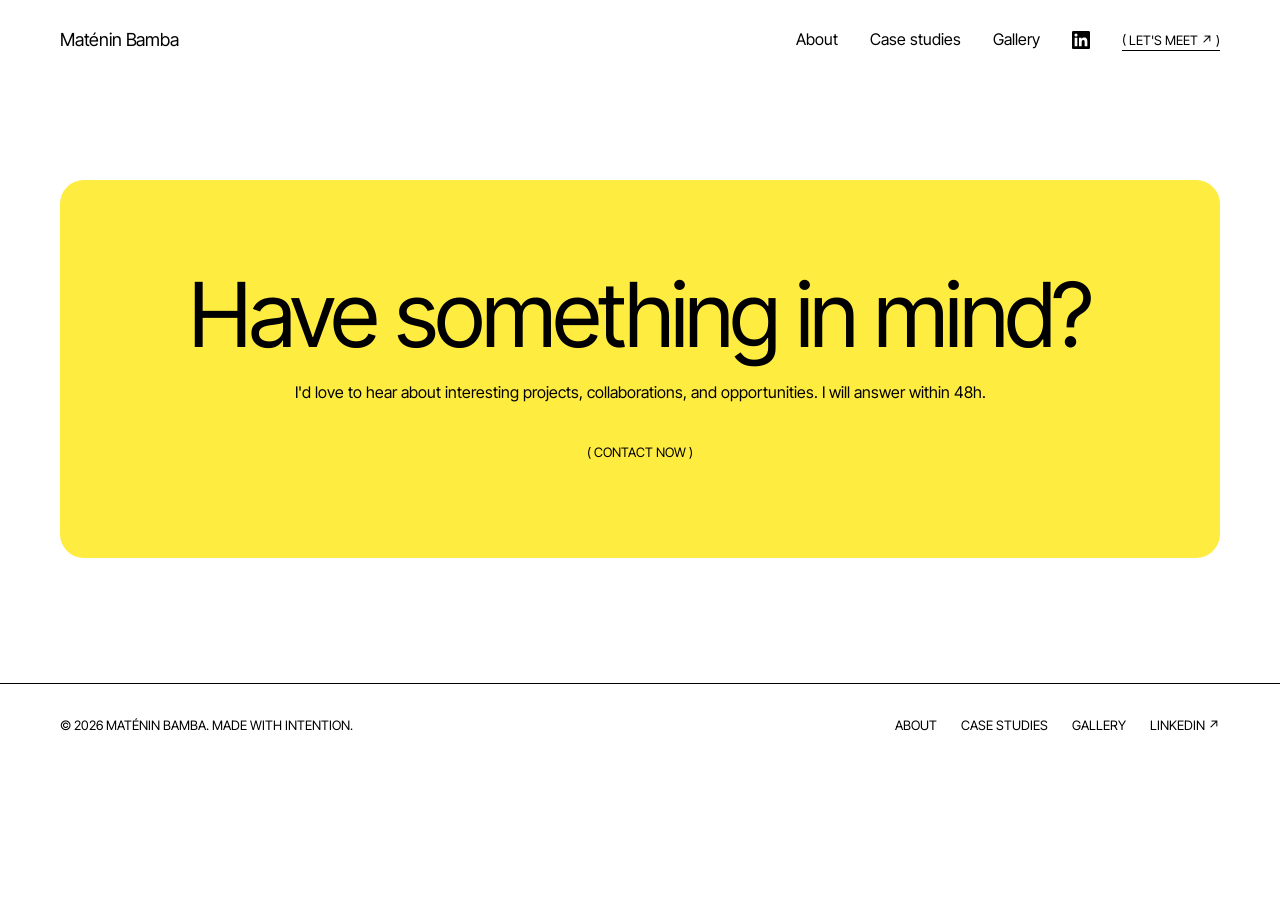
==== commit c2e1dece: "version 3" ====
--- a/contact.html
+++ b/contact.html
@@ -8,6 +8,7 @@
    Let's meet &mdash; Mat&eacute;nin Bamba
   </title>
   <link href="css/style.css" rel="stylesheet"/>
+  <link href="css/castor.css" rel="stylesheet"/>
  </head>
  <body>
   <header class="site-header">
--- a/css/style.css
+++ b/css/style.css
@@ -1,2 +1,2 @@
 @import url('https://fonts.googleapis.com/css2?family=DM+Sans:wght@400;500;600;700&family=Manrope:wght@300;400;500;600;700;800&family=Righteous&display=swap');
-:root{--ink:#241f2c;--muted:#6d6974;--bg:#faf9fb;--white:#fff;--sage:#e6ddf0;--soft:#f1edf5;--line:#e6e2ec;--accent:#5b3a8c;--peach:#f4e4d9;--max:1160px}*{box-sizing:border-box}html{scroll-behavior:smooth}body{margin:0;background:var(--bg);color:var(--ink);font-family:'DM Sans',sans-serif;-webkit-font-smoothing:antialiased}a{text-decoration:none;color:inherit}img{max-width:100%;display:block}button,input,textarea{font:inherit}button{cursor:pointer}::selection{background:#d6c9e6}a:focus-visible,button:focus-visible,input:focus-visible,textarea:focus-visible{outline:3px solid #8a6cb5;outline-offset:3px}.home{background-color:var(--bg);background-image:linear-gradient(rgba(91,58,140,.09) 1px,transparent 1px),linear-gradient(90deg,rgba(91,58,140,.09) 1px,transparent 1px);background-size:20px 20px;background-position:-1px -1px}.container{width:min(var(--max),calc(100% - 64px));margin:auto}.site-header{background:rgba(250,249,251,.95);border-bottom:1px solid var(--line);position:sticky;top:0;z-index:30;backdrop-filter:blur(12px)}.nav-inner{height:80px;display:flex;align-items:center;justify-content:space-between;gap:20px}.brand{font-family:Manrope,sans-serif;font-weight:800;font-size:20px;letter-spacing:-.9px}.nav{display:flex;align-items:center;gap:40px}.nav a{font-size:13px;font-weight:700;color:#76727c;transition:color .2s}.nav a:hover,.nav a[aria-current=page]{color:var(--accent)}.nav-cta{border:1px solid var(--accent);background:var(--accent);padding:12px 22px!important;border-radius:100px;color:#fff!important}.nav-cta{transition:background .2s,border-color .2s,color .2s}.nav-cta:hover{background:#4a2f75;border-color:#4a2f75;color:#fff!important}.nav-icon{display:inline-flex;align-items:center}.nav-icon svg{display:block}.menu-button{display:none;border:0;background:transparent;padding:10px;font-size:25px}.eyebrow{font-size:11px;font-weight:800;letter-spacing:2.2px;text-transform:uppercase;color:var(--accent)}h1,h2,h3,p{margin-top:0}h1,h2,h3{font-family:Manrope,sans-serif;letter-spacing:-.055em}h1{font-size:clamp(50px,6.5vw,92px);line-height:1.08;font-weight:700}h2{font-size:clamp(32px,4vw,54px);line-height:1.14;font-weight:700}h3{font-size:24px;line-height:1.25}p{line-height:1.8}.muted{color:var(--muted)}.btn{display:inline-flex;align-items:center;justify-content:center;gap:17px;border:1px solid var(--accent);border-radius:50px;padding:16px 26px;font-weight:700;font-size:13px;transition:transform .2s,background .2s,border-color .2s,color .2s}.btn:hover{transform:translateY(-2px)}.btn-primary{background:#fff;color:var(--accent)}.btn-outline{color:var(--accent);background:#fff}.btn-primary:hover,.btn-outline:hover{background:var(--accent);border-color:var(--accent);color:#fff}.btn-solid{background:var(--accent);border-color:var(--accent);color:#fff}.btn-solid:hover{background:#4a2f75;border-color:#4a2f75;color:#fff}.btn-ghost{background:#fff;border-color:#fff;color:var(--accent);box-shadow:0 6px 20px #2c203712}.btn-ghost:hover{background:var(--accent);border-color:var(--accent);color:#fff}.arrow{font-size:18px}.section{padding:110px 0}.section-heading{display:flex;justify-content:space-between;align-items:end;gap:24px;margin-bottom:35px}.section-heading h2{margin:10px 0 0}.section-heading p{max-width:340px;margin:0}.text-link{font-size:13px;font-weight:800;color:var(--accent);display:inline-flex;gap:10px;align-items:center}.text-link:hover{text-decoration:underline}.footer{border-top:1px solid var(--line);padding:32px 0}.footer-content{display:flex;justify-content:space-between;gap:30px;align-items:center;font-size:12px;color:var(--muted)}.footer-content a:hover{color:var(--accent)}.footer-right{display:flex;gap:24px}.hero{padding:85px 0 74px}.hero-grid{display:grid;grid-template-columns:1.1fr .9fr;gap:8%;align-items:center}.hero .hero-name{margin:0 0 22px;font-size:clamp(44px,5.8vw,84px);line-height:1.08;font-weight:700}.hero .hero-title em{color:var(--accent);font-style:normal}.hero .funky-name{font-family:Righteous,Manrope,sans-serif;font-weight:400;letter-spacing:.01em;line-height:1.05;font-size:clamp(38px,4.8vw,70px)}.fn-first,.fn-last{display:inline-block;white-space:nowrap}.hero .funky-name{margin-bottom:14px}.hero .funky-name+.hero-title{margin-bottom:64px}.fn-first{color:var(--accent);text-shadow:4px 4px 0 #e9b96e}.funky-name .ch{display:inline-block;transition:transform .25s cubic-bezier(.34,1.56,.64,1)}.funky-name .ch:hover{animation-play-state:paused;transform:translateY(-8px) rotate(-6deg) scale(1.1)}.fn-last{font-family:Manrope,sans-serif;font-weight:300;letter-spacing:-.04em;color:var(--ink)}.fn-first .ch{animation:letter-wave 2.4s ease-in-out infinite;animation-delay:calc(var(--i) * .12s)}@keyframes letter-wave{0%,60%,100%{transform:translateY(0) rotate(0)}20%{transform:translateY(-10px) rotate(-6deg)}40%{transform:translateY(2px) rotate(3deg)}}.hero-title{font-family:Manrope,sans-serif;font-weight:300;font-size:clamp(20px,1.9vw,28px);letter-spacing:-.02em;line-height:1.2;color:#111;margin:0 0 18px}.hero-copy{max-width:540px;font-family:Manrope,sans-serif;font-weight:300;letter-spacing:-.01em;color:var(--muted);font-size:18px;line-height:1.7}.hero-actions{display:flex;gap:12px 28px;flex-wrap:wrap;align-items:center;margin-top:30px}.hero-actions .scroll-note{margin:0;color:var(--accent);font-weight:700}.hero-visual{min-height:470px;display:flex;align-items:center;justify-content:center;position:relative}.strip{background:#fff;border-top:1px solid var(--line);border-bottom:1px solid var(--line);padding:24px 0}.strip-content{display:flex;justify-content:space-between;flex-wrap:wrap;gap:20px}.strip-content span{font-family:Righteous,Manrope,sans-serif;font-weight:400;font-size:15px;color:var(--accent);letter-spacing:.06em}.portrait-wrap{position:relative;width:85%}.portrait-bg{background:var(--sage);width:100%;aspect-ratio:4/4.5;border-radius:220px 220px 28px 28px;position:relative;display:flex;align-items:center;justify-content:center;overflow:hidden}.portrait-bg img{width:100%;height:100%;object-fit:cover;position:absolute;inset:0}.portrait-monogram{font-family:Manrope,sans-serif;font-size:clamp(85px,12vw,155px);font-weight:600;color:#8e79a8;letter-spacing:-12px}.orbit-sticker{position:absolute;border-radius:80px;background:var(--white);box-shadow:0 10px 30px #2f1b441c;padding:17px 20px;bottom:14%;left:0;font-size:12px;font-weight:700;display:flex;align-items:center;gap:10px}.status-dot{background:#7f5fb0;width:9px;height:9px;border-radius:50%;display:inline-block}.decor-star{position:absolute;right:-12px;top:14%;font-size:60px;color:#b49fd0;font-weight:300}.scroll-note{margin-top:64px;color:#8b8792;font-size:11px;letter-spacing:2px;text-transform:uppercase}.project-grid{display:grid;grid-template-columns:repeat(2,minmax(0,1fr));gap:24px}.project-card{position:relative;display:block;border:1px solid var(--line);background:#fff;border-radius:20px;overflow:hidden;transition:transform .25s,box-shadow .25s}.project-card:hover{transform:translateY(-5px);box-shadow:0 18px 45px #2c203711}.project-art{height:280px;position:relative;display:flex;justify-content:center;align-items:center;overflow:hidden}.project-art.rose{background:#f2e9e2}.project-art.mint{background:#ebe4f2}.project-art.lilac{background:#ece9f2}.project-art.sand{background:#eeece3}.project-art svg{width:80%;max-height:250px;filter:drop-shadow(0 12px 13px #241c3013)}.project-card-body{padding:27px 30px 30px}.project-meta{font-size:10px;text-transform:uppercase;letter-spacing:1.5px;font-weight:800;color:var(--accent);margin-bottom:12px}.project-card-body h3{margin-bottom:10px}.project-card-body p{font-size:14px;color:var(--muted);margin-bottom:20px}.card-link::after{content:"";position:absolute;inset:0;z-index:1;border-radius:20px}.card-link:focus-visible{outline:none}.card-link:focus-visible::after{outline:3px solid #8a6cb5;outline-offset:3px}.card-proto{position:relative;z-index:2;padding:10px 16px;gap:10px;font-size:12px}.card-proto.is-disabled{opacity:.45;cursor:not-allowed}.card-bottom{display:flex;align-items:center;justify-content:space-between;gap:12px}.pill{background:#f3f0f6;border-radius:40px;color:#66558a;padding:8px 12px;font-size:11px;font-weight:700}.mini-arrow{width:36px;height:36px;border-radius:50%;display:grid;place-items:center;border:1px solid #d8cde6;color:var(--accent)}.about-band{background:#efe9f5;padding:80px 0;scroll-margin-top:80px}.about-layout{display:grid;grid-template-columns:.85fr 1.15fr;gap:12%;align-items:center}.about-layout h2{margin:14px 0 0}.about-layout p{color:#655b70;font-size:16px}.about-tags{display:flex;gap:10px;flex-wrap:wrap;margin-top:22px}.about-tags span{border:1px solid #d3c6e3;padding:10px 14px;border-radius:40px;font-size:12px;font-weight:700;color:#523f78}.about-layout.align-start{align-items:start}.section-illustration{display:block;width:100%;max-width:360px;height:auto;margin-top:32px}.section-title{margin:14px 0 40px}.section-title:has(+.section-subtitle){margin-bottom:14px}.section-subtitle{color:var(--muted);font-size:16px;max-width:620px;margin:0 0 40px}.timeline{list-style:none;margin:0;padding:0;border-left:1px solid #d3c6e3}.timeline li{position:relative;padding:0 0 36px 32px}.timeline li:last-child{padding-bottom:0}.timeline li::before{content:"";position:absolute;left:-6px;top:6px;width:11px;height:11px;border-radius:50%;background:var(--accent)}.timeline-date{font-size:11px;font-weight:800;letter-spacing:1.5px;color:var(--accent)}.timeline h4{font-family:Manrope,sans-serif;letter-spacing:-.03em;margin:8px 0 4px;font-size:20px;line-height:1.3}.timeline-heading{font-size:13px;font-weight:800;letter-spacing:1.5px;text-transform:uppercase;font-family:"DM Sans",sans-serif;color:var(--muted);margin:0 0 22px}.timeline+.timeline-heading{margin-top:48px}.timeline-school{color:var(--muted);margin:0;font-size:14px}.work-grid{display:grid;grid-template-columns:repeat(2,1fr);gap:20px}.work-step{background:#fff;border:1px solid var(--line);border-radius:18px;padding:28px}.card-head{display:flex;align-items:center;gap:14px;margin-bottom:16px}.card-head .card-icon{margin:0;flex:0 0 auto}.card-head h3{margin:0;font-size:20px;line-height:1.25}.work-step p{color:var(--muted);font-size:14px;line-height:1.75;margin:0}.work-step .sentence{display:block}.work-step .sentence+.sentence{margin-top:8px}.card-icon{display:inline-grid;place-items:center;width:48px;height:48px;border-radius:14px;background:var(--sage);color:var(--accent);margin-bottom:18px}.card-icon svg{width:24px;height:24px}.skill-grid{display:grid;grid-template-columns:repeat(3,1fr);gap:20px}.skill-card{background:#fff;border:1px solid var(--line);border-radius:18px;padding:28px}.skill-card h3{font-size:20px;margin:0 0 18px}.skill-card .card-head{margin-bottom:18px}.skill-card .card-head h3{margin:0}.tool-list{list-style:none;margin:0;padding:0;display:flex;flex-wrap:wrap;gap:8px}.tool-list li{border:1px solid #dcd7e2;background:#fff;padding:8px 14px;border-radius:40px;font-size:12px;font-weight:700;color:var(--ink)}.faq details{border-bottom:1px solid #d6cae4;padding:20px 0}.faq details:first-child{padding-top:0}.faq summary{cursor:pointer;font-family:Manrope,sans-serif;font-weight:700;font-size:17px;list-style:none;display:flex;justify-content:space-between;gap:20px}.faq summary::-webkit-details-marker{display:none}.faq summary::after{content:"+";color:var(--accent);font-size:22px;line-height:1}.faq details[open] summary::after{content:"\2013"}.faq details p{color:#655b70;font-size:15px;margin:12px 0 0}.cta-section h2{margin:14px 0 18px}.gallery-intro p{max-width:none}.projects-intro p{max-width:none}@media(min-width:1100px){.projects-intro p{white-space:nowrap;font-size:clamp(14px,1.1vw,16px)}}.gallery-section{padding:0 0 110px}.gallery-grid{columns:3;column-gap:20px}.gallery-item{margin:0 0 20px;break-inside:avoid;position:relative;border-radius:18px;overflow:hidden;background:#f6e6cc}.gallery-item img{width:100%;height:auto;transition:transform .4s}.gallery-item:hover img{transform:scale(1.04)}.gallery-placeholder{height:240px;display:grid;place-items:center;color:#a8835a;font-size:12px;font-weight:700;letter-spacing:1.5px;text-transform:uppercase}.gallery-item.tall .gallery-placeholder{height:380px}.gallery-item figcaption{position:absolute;left:12px;right:12px;bottom:12px;display:flex;justify-content:space-between;gap:10px;background:rgba(255,255,255,.92);border-radius:12px;padding:10px 14px;font-size:12px;font-weight:700;color:var(--ink)}.gallery-item figcaption span+span{color:var(--muted);font-weight:500}#letterboxd .btn{margin-top:10px}.page-intro{padding:88px 0 46px}.page-intro h1{font-size:clamp(48px,6.2vw,78px);margin:18px 0}.page-intro p{max-width:610px;color:var(--muted)}.all-projects{padding:0 0 115px}.contact-grid{display:grid;grid-template-columns:.9fr 1.1fr;gap:9%;padding:100px 0 125px}.contact-grid h1{font-size:clamp(48px,6vw,76px);margin:20px 0}.contact-info{color:var(--muted);max-width:430px}.contact-links{display:grid;gap:18px;margin-top:40px}.contact-links a{color:var(--accent);font-weight:700;font-size:14px}.contact-stack{padding:100px 0 125px}.contact-stack h1{font-size:clamp(48px,6vw,76px);margin:0 0 20px}.contact-hero{text-align:center}.contact-hero .contact-info{max-width:none;margin:0 auto 32px}@media(min-width:1000px){.contact-hero .contact-info{white-space:nowrap}}.form-card{background:#fff;border:1px solid var(--line);border-radius:22px;padding:42px}.form-card h2{font-size:27px;margin-bottom:25px}.field{display:flex;flex-direction:column;gap:8px;margin-bottom:18px}.field label{font-size:12px;font-weight:800}.field input,.field textarea{background:#f9f8fa;border:1px solid #e5e0ec;padding:15px 16px;border-radius:10px;width:100%;color:var(--ink);outline:none}.field input:focus,.field textarea:focus{border-color:var(--accent)}.field textarea{resize:vertical;min-height:145px}.form-actions{display:flex;align-items:center;gap:18px;flex-wrap:wrap}.form-note{color:var(--muted);font-size:13px}.fineprint{color:#96929c;font-size:11px;margin:15px 0 0}.detail{padding-bottom:110px}.back-link{display:inline-flex;gap:10px;align-items:center;font-weight:700;color:var(--accent);font-size:13px;margin:48px 0 32px}.detail-header{margin-bottom:40px}.detail-header h1{font-size:clamp(44px,6vw,77px);margin:14px 0}.detail-header p{font-size:17px;color:var(--muted);max-width:650px}@media(min-width:1100px){.detail-header p{max-width:none;white-space:nowrap;font-size:clamp(14px,1.18vw,17px)}}.detail-banner{min-height:370px;border-radius:20px;display:flex;align-items:center;justify-content:center;overflow:hidden;margin-bottom:55px}.detail-banner svg{height:310px;max-width:85%}.facts{display:grid;grid-template-columns:repeat(4,1fr);gap:25px;padding:0 0 48px;border-bottom:1px solid var(--line)}.fact-label{display:block;color:#8c8893;text-transform:uppercase;font-size:10px;letter-spacing:1.2px;font-weight:800;margin-bottom:12px}.fact-value{font-size:14px;font-weight:700;line-height:1.6}.case-section{display:grid;grid-template-columns:31% 1fr;gap:10%;padding:58px 0;border-bottom:1px solid var(--line)}.case-section h2{font-size:30px;margin:7px 0}.case-section h3{font-size:18px;letter-spacing:-.03em;margin:25px 0 8px}.case-section p{color:var(--muted);font-size:14px;margin-bottom:14px}.case-section ul{color:var(--muted);line-height:1.9;padding-left:18px;font-size:14px}.case-section .case-body>:first-child{margin-top:0}.case-callout{background:#efe9f5;border-radius:13px;padding:24px;margin:20px 0}.case-callout p{margin-bottom:0;color:#4f3f6b}.case-list{display:grid;grid-template-columns:1fr 1fr;gap:14px;margin:20px 0}.case-tile{padding:20px;background:white;border:1px solid var(--line);border-radius:12px}.case-tile strong{font-size:13px;display:block;margin-bottom:8px}.case-tile p{margin:0;font-size:12px}.prototype-link{display:inline-flex;margin-top:13px;font-size:13px;font-weight:700;color:var(--accent);text-decoration:underline;text-underline-offset:4px}.prototype-cta{margin:6px 0 10px}.prototype-cta.is-disabled{opacity:.45;cursor:not-allowed;pointer-events:none}.more-cases{display:flex;justify-content:center;padding:64px 0 0}.more-cases .btn{margin:0}.notice{font-size:12px;color:#938f99}.empty{padding:50px;background:var(--soft);border-radius:12px}.not-found{padding:100px 0} .hero-title{white-space:nowrap}@media(max-width:800px){.container{width:min(var(--max),calc(100% - 36px))}.nav-inner{height:68px}.nav{display:none;position:absolute;top:68px;left:0;right:0;background:var(--bg);padding:22px 25px 30px;flex-direction:column;align-items:stretch;gap:20px;box-shadow:0 15px 20px #0001}.nav.open{display:flex}.menu-button{display:block}.hero{padding:45px 0}.hero-grid,.about-layout,.contact-grid{grid-template-columns:1fr;gap:38px}.hero-visual{grid-row:1;min-height:300px}.portrait-wrap{width:min(330px,79%)}.portrait-bg{aspect-ratio:1/.9}.hero .hero-name{font-size:clamp(38px,10.5vw,68px)}.hero .funky-name{font-size:clamp(30px,10vw,58px)}.hero-title{font-size:clamp(15px,4.3vw,20px)}.hero-copy{font-size:15px}.orbit-sticker{left:8%;bottom:4%}.scroll-note{margin-top:30px}.section{padding:70px 0}.section-heading{align-items:start;flex-direction:column}.project-art{height:230px}.about-band{padding:60px 0}.contact-grid{padding:55px 0 80px}.contact-stack{padding:55px 0 80px}.page-intro{padding:50px 0 40px}.all-projects{padding-bottom:65px}.case-section{grid-template-columns:1fr;gap:18px}.gallery-grid{columns:2}.gallery-section{padding-bottom:70px}.skill-grid{grid-template-columns:repeat(2,1fr)}.facts{grid-template-columns:repeat(2,1fr)}.detail-banner{min-height:250px}.detail-banner svg{height:230px}}@media(max-width:550px){.project-grid,.case-list,.work-grid,.skill-grid{grid-template-columns:1fr}.strip-content{justify-content:center;gap:14px}.gallery-grid{columns:1}.hero-actions{align-items:stretch}.project-art{height:245px}.form-card{padding:26px 20px}.section-heading h2{font-size:35px}.footer-content{align-items:flex-start;flex-direction:column;gap:10px}.detail-header h1{font-size:43px}.detail{padding-bottom:60px}.case-section{padding:40px 0}.facts{gap:20px}}@media(prefers-reduced-motion:reduce){*,*::before,*::after{scroll-behavior:auto!important;transition:none!important;animation:none!important}}
+:root{--ink:#241f2c;--muted:#6d6974;--bg:#faf9fb;--white:#fff;--sage:#e6ddf0;--soft:#f1edf5;--line:#e6e2ec;--accent:#5b3a8c;--peach:#f4e4d9;--max:1160px}*{box-sizing:border-box}html{scroll-behavior:smooth}body{margin:0;background:var(--bg);color:var(--ink);font-family:'DM Sans',sans-serif;-webkit-font-smoothing:antialiased}a{text-decoration:none;color:inherit}img{max-width:100%;display:block}button,input,textarea{font:inherit}button{cursor:pointer}::selection{background:#d6c9e6}a:focus-visible,button:focus-visible,input:focus-visible,textarea:focus-visible{outline:3px solid #8a6cb5;outline-offset:3px}.home{background-color:var(--bg);background-image:linear-gradient(rgba(91,58,140,.09) 1px,transparent 1px),linear-gradient(90deg,rgba(91,58,140,.09) 1px,transparent 1px);background-size:20px 20px;background-position:-1px -1px}.container{width:min(var(--max),calc(100% - 64px));margin:auto}.site-header{background:rgba(250,249,251,.95);border-bottom:1px solid var(--line);position:sticky;top:0;z-index:30;backdrop-filter:blur(12px)}.nav-inner{height:80px;display:flex;align-items:center;justify-content:space-between;gap:20px}.brand{font-family:Manrope,sans-serif;font-weight:800;font-size:20px;letter-spacing:-.9px}.nav{display:flex;align-items:center;gap:40px}.nav a{font-size:13px;font-weight:700;color:#76727c;transition:color .2s}.nav a:hover,.nav a[aria-current=page]{color:var(--accent)}.nav-cta{border:1px solid var(--accent);background:var(--accent);padding:12px 22px!important;border-radius:100px;color:#fff!important}.nav-cta{transition:background .2s,border-color .2s,color .2s}.nav-cta:hover{background:#4a2f75;border-color:#4a2f75;color:#fff!important}.nav-icon{display:inline-flex;align-items:center}.nav-icon svg{display:block}.menu-button{display:none;border:0;background:transparent;padding:10px;font-size:25px}.eyebrow{font-size:11px;font-weight:800;letter-spacing:2.2px;text-transform:uppercase;color:var(--accent)}h1,h2,h3,p{margin-top:0}h1,h2,h3{font-family:Manrope,sans-serif;letter-spacing:-.055em}h1{font-size:clamp(50px,6.5vw,92px);line-height:1.08;font-weight:700}h2{font-size:clamp(32px,4vw,54px);line-height:1.14;font-weight:700}h3{font-size:24px;line-height:1.25}p{line-height:1.8}.muted{color:var(--muted)}.btn{display:inline-flex;align-items:center;justify-content:center;gap:17px;border:1px solid var(--accent);border-radius:50px;padding:16px 26px;font-weight:700;font-size:13px;transition:transform .2s,background .2s,border-color .2s,color .2s}.btn:hover{transform:translateY(-2px)}.btn-primary{background:#fff;color:var(--accent)}.btn-outline{color:var(--accent);background:#fff}.btn-primary:hover,.btn-outline:hover{background:var(--accent);border-color:var(--accent);color:#fff}.btn-solid{background:var(--accent);border-color:var(--accent);color:#fff}.btn-solid:hover{background:#4a2f75;border-color:#4a2f75;color:#fff}.btn-ghost{background:#fff;border-color:#fff;color:var(--accent);box-shadow:0 6px 20px #2c203712}.btn-ghost:hover{background:var(--accent);border-color:var(--accent);color:#fff}.arrow{font-size:18px}.section{padding:110px 0}.section-heading{display:flex;justify-content:space-between;align-items:end;gap:24px;margin-bottom:35px}.section-heading h2{margin:10px 0 0}.section-heading p{max-width:340px;margin:0}.text-link{font-size:13px;font-weight:800;color:var(--accent);display:inline-flex;gap:10px;align-items:center}.text-link:hover{text-decoration:underline}.footer{border-top:1px solid var(--line);padding:32px 0}.footer-content{display:flex;justify-content:space-between;gap:30px;align-items:center;font-size:12px;color:var(--muted)}.footer-content a:hover{color:var(--accent)}.footer-right{display:flex;gap:24px}.hero{padding:85px 0 74px}.hero-grid{display:grid;grid-template-columns:1.1fr .9fr;gap:8%;align-items:center}.hero .hero-name{margin:0 0 22px;font-size:clamp(44px,5.8vw,84px);line-height:1.08;font-weight:700}.hero .hero-title em{color:var(--accent);font-style:normal}.hero .funky-name{font-family:Righteous,Manrope,sans-serif;font-weight:400;letter-spacing:.01em;line-height:1.05;font-size:clamp(38px,4.8vw,70px)}.fn-first,.fn-last{display:inline-block;white-space:nowrap}.hero .funky-name{margin-bottom:14px}.hero .funky-name+.hero-title{margin-bottom:64px}.fn-first{color:var(--accent);text-shadow:4px 4px 0 #e9b96e}.funky-name .ch{display:inline-block;transition:transform .25s cubic-bezier(.34,1.56,.64,1)}.funky-name .ch:hover{animation-play-state:paused;transform:translateY(-8px) rotate(-6deg) scale(1.1)}.fn-last{font-family:Manrope,sans-serif;font-weight:300;letter-spacing:-.04em;color:var(--ink)}.fn-first .ch{animation:letter-wave 2.4s ease-in-out infinite;animation-delay:calc(var(--i) * .12s)}@keyframes letter-wave{0%,60%,100%{transform:translateY(0) rotate(0)}20%{transform:translateY(-10px) rotate(-6deg)}40%{transform:translateY(2px) rotate(3deg)}}.hero-title{font-family:Manrope,sans-serif;font-weight:300;font-size:clamp(20px,1.9vw,28px);letter-spacing:-.02em;line-height:1.2;color:#111;margin:0 0 18px}.hero-copy{max-width:540px;font-family:Manrope,sans-serif;font-weight:300;letter-spacing:-.01em;color:#111;font-size:18px;line-height:1.7}.hero-actions{display:flex;gap:12px 28px;flex-wrap:wrap;align-items:center;margin-top:30px}.hero-actions .scroll-note{margin:0;color:var(--accent);font-weight:700}.hero-visual{min-height:470px;display:flex;align-items:center;justify-content:center;position:relative}.strip{background:#fff;border-top:1px solid var(--line);border-bottom:1px solid var(--line);padding:24px 0}.strip-content{display:flex;justify-content:space-between;flex-wrap:wrap;gap:20px}.strip-content span{font-family:Righteous,Manrope,sans-serif;font-weight:400;font-size:15px;color:var(--accent);letter-spacing:.06em}.portrait-wrap{position:relative;width:85%}.portrait-bg{background:var(--sage);width:100%;aspect-ratio:4/4.5;border-radius:220px 220px 28px 28px;position:relative;display:flex;align-items:center;justify-content:center;overflow:hidden}.portrait-bg img{width:100%;height:100%;object-fit:cover;position:absolute;inset:0}.portrait-monogram{font-family:Manrope,sans-serif;font-size:clamp(85px,12vw,155px);font-weight:600;color:#8e79a8;letter-spacing:-12px}.orbit-sticker{position:absolute;border-radius:80px;background:var(--white);box-shadow:0 10px 30px #2f1b441c;padding:17px 20px;bottom:14%;left:0;font-size:12px;font-weight:700;display:flex;align-items:center;gap:10px}.status-dot{background:#7f5fb0;width:9px;height:9px;border-radius:50%;display:inline-block}.decor-star{position:absolute;right:-12px;top:14%;font-size:60px;color:#b49fd0;font-weight:300}.scroll-note{margin-top:64px;color:#8b8792;font-size:11px;letter-spacing:2px;text-transform:uppercase}.project-grid{display:grid;grid-template-columns:repeat(2,minmax(0,1fr));gap:24px}.project-card{position:relative;display:block;border:1px solid var(--line);background:#fff;border-radius:20px;overflow:hidden;transition:transform .25s,box-shadow .25s}.project-card:hover{transform:translateY(-5px);box-shadow:0 18px 45px #2c203711}.project-art{height:280px;position:relative;display:flex;justify-content:center;align-items:center;overflow:hidden}.project-art.rose{background:#f2e9e2}.project-art.mint{background:#ebe4f2}.project-art.lilac{background:#ece9f2}.project-art.sand{background:#eeece3}.project-art .art-photo{width:100%;height:100%;object-fit:cover;object-position:top center}.detail-banner .art-photo{width:100%;height:100%;max-height:596px;object-fit:cover;object-position:top center;display:block}.detail-banner:has(.art-photo){min-height:0;border:1px solid var(--line)}.project-art svg{width:80%;max-height:250px;filter:drop-shadow(0 12px 13px #241c3013)}.project-card-body{padding:27px 30px 30px}.project-meta{font-size:10px;text-transform:uppercase;letter-spacing:1.5px;font-weight:800;color:var(--accent);margin-bottom:12px}.project-card-body h3{margin-bottom:10px}.project-card-body p{font-size:14px;color:var(--muted);margin-bottom:20px}.card-link::after{content:"";position:absolute;inset:0;z-index:1;border-radius:20px}.card-link:focus-visible{outline:none}.card-link:focus-visible::after{outline:3px solid #8a6cb5;outline-offset:3px}.card-proto{position:relative;z-index:2;padding:10px 16px;gap:10px;font-size:12px}.card-proto.is-disabled{opacity:.45;cursor:not-allowed}.card-bottom{display:flex;align-items:center;justify-content:space-between;gap:12px}.pill{background:#f3f0f6;border-radius:40px;color:#66558a;padding:8px 12px;font-size:11px;font-weight:700}.mini-arrow{width:36px;height:36px;border-radius:50%;display:grid;place-items:center;border:1px solid #d8cde6;color:var(--accent)}.about-band{background:#efe9f5;padding:80px 0;scroll-margin-top:80px}.about-layout{display:grid;grid-template-columns:.85fr 1.15fr;gap:12%;align-items:center}.about-layout h2{margin:14px 0 0}.about-layout p{color:#655b70;font-size:16px}.about-tags{display:flex;gap:10px;flex-wrap:wrap;margin-top:22px}.about-tags span{border:1px solid #d3c6e3;padding:10px 14px;border-radius:40px;font-size:12px;font-weight:700;color:#523f78}.about-layout.align-start{align-items:start}.section-illustration{display:block;width:100%;max-width:360px;height:auto;margin-top:32px}.section-title{margin:14px 0 40px}.section-title:has(+.section-subtitle){margin-bottom:14px}.section-subtitle{color:var(--muted);font-size:16px;max-width:620px;margin:0 0 40px}.timeline{list-style:none;margin:0;padding:0;border-left:1px solid #d3c6e3}.timeline li{position:relative;padding:0 0 36px 32px}.timeline li:last-child{padding-bottom:0}.timeline li::before{content:"";position:absolute;left:-6px;top:6px;width:11px;height:11px;border-radius:50%;background:var(--accent)}.timeline-date{font-size:11px;font-weight:800;letter-spacing:1.5px;color:var(--accent)}.timeline h4{font-family:Manrope,sans-serif;letter-spacing:-.03em;margin:8px 0 4px;font-size:20px;line-height:1.3}.timeline-heading{font-size:13px;font-weight:800;letter-spacing:1.5px;text-transform:uppercase;font-family:"DM Sans",sans-serif;color:var(--muted);margin:0 0 22px}.timeline+.timeline-heading{margin-top:48px}.timeline-school{color:var(--muted);margin:0;font-size:14px}.work-grid{display:grid;grid-template-columns:repeat(2,1fr);gap:20px}.work-step{background:#fff;border:1px solid var(--line);border-radius:18px;padding:28px}.card-head{display:flex;align-items:center;gap:14px;margin-bottom:16px}.card-head .card-icon{margin:0;flex:0 0 auto}.card-head h3{margin:0;font-size:20px;line-height:1.25}.work-step p{color:var(--muted);font-size:14px;line-height:1.75;margin:0}.work-step .sentence{display:block}.work-step .sentence+.sentence{margin-top:8px}.card-icon{display:inline-grid;place-items:center;width:48px;height:48px;border-radius:14px;background:var(--sage);color:var(--accent);margin-bottom:18px}.card-icon svg{width:24px;height:24px}.skill-grid{display:grid;grid-template-columns:repeat(3,1fr);gap:20px}.skill-card{background:#fff;border:1px solid var(--line);border-radius:18px;padding:28px}.skill-card h3{font-size:20px;margin:0 0 18px}.skill-card .card-head{margin-bottom:18px}.skill-card .card-head h3{margin:0}.tool-list{list-style:none;margin:0;padding:0;display:flex;flex-wrap:wrap;gap:8px}.tool-list li{border:1px solid #dcd7e2;background:#fff;padding:8px 14px;border-radius:40px;font-size:12px;font-weight:700;color:var(--ink)}.faq details{border-bottom:1px solid #d6cae4;padding:20px 0}.faq details:first-child{padding-top:0}.faq summary{cursor:pointer;font-family:Manrope,sans-serif;font-weight:700;font-size:17px;list-style:none;display:flex;justify-content:space-between;gap:20px}.faq summary::-webkit-details-marker{display:none}.faq summary::after{content:"+";color:var(--accent);font-size:22px;line-height:1}.faq details[open] summary::after{content:"\2013"}.faq details p{color:#655b70;font-size:15px;margin:12px 0 0}.cta-section h2{margin:14px 0 18px}.gallery-intro p{max-width:none}.projects-intro p{max-width:none}@media(min-width:1100px){.projects-intro p{white-space:nowrap;font-size:clamp(14px,1.1vw,16px)}}.gallery-section{padding:0 0 110px}.gallery-grid{columns:3;column-gap:20px}.gallery-item{margin:0 0 20px;break-inside:avoid;position:relative;border-radius:18px;overflow:hidden;background:#f6e6cc}.gallery-item img{width:100%;height:auto;transition:transform .4s}.gallery-item:hover img{transform:scale(1.04)}.gallery-placeholder{height:240px;display:grid;place-items:center;color:#a8835a;font-size:12px;font-weight:700;letter-spacing:1.5px;text-transform:uppercase}.gallery-item.tall .gallery-placeholder{height:380px}.gallery-item figcaption{position:absolute;left:12px;right:12px;bottom:12px;display:flex;justify-content:space-between;gap:10px;background:rgba(255,255,255,.92);border-radius:12px;padding:10px 14px;font-size:12px;font-weight:700;color:var(--ink)}.gallery-item figcaption span+span{color:var(--muted);font-weight:500}#letterboxd .btn{margin-top:10px}.page-intro{padding:88px 0 46px}.page-intro h1{font-size:clamp(48px,6.2vw,78px);margin:18px 0}.page-intro p{max-width:610px;color:var(--muted)}.all-projects{padding:0 0 115px}.contact-grid{display:grid;grid-template-columns:.9fr 1.1fr;gap:9%;padding:100px 0 125px}.contact-grid h1{font-size:clamp(48px,6vw,76px);margin:20px 0}.contact-info{color:var(--muted);max-width:430px}.contact-links{display:grid;gap:18px;margin-top:40px}.contact-links a{color:var(--accent);font-weight:700;font-size:14px}.contact-stack{padding:100px 0 125px}.contact-stack h1{font-size:clamp(48px,6vw,76px);margin:0 0 20px}.contact-hero{text-align:center}.contact-hero .contact-info{max-width:none;margin:0 auto 32px}@media(min-width:1000px){.contact-hero .contact-info{white-space:nowrap}}.form-card{background:#fff;border:1px solid var(--line);border-radius:22px;padding:42px}.form-card h2{font-size:27px;margin-bottom:25px}.field{display:flex;flex-direction:column;gap:8px;margin-bottom:18px}.field label{font-size:12px;font-weight:800}.field input,.field textarea{background:#f9f8fa;border:1px solid #e5e0ec;padding:15px 16px;border-radius:10px;width:100%;color:var(--ink);outline:none}.field input:focus,.field textarea:focus{border-color:var(--accent)}.field textarea{resize:vertical;min-height:145px}.form-actions{display:flex;align-items:center;gap:18px;flex-wrap:wrap}.form-note{color:var(--muted);font-size:13px}.fineprint{color:#96929c;font-size:11px;margin:15px 0 0}.detail{padding-bottom:110px}.back-link{display:inline-flex;gap:10px;align-items:center;font-weight:700;color:var(--accent);font-size:13px;margin:48px 0 32px}.detail-header{margin-bottom:40px}.detail-header h1{font-size:clamp(44px,6vw,77px);margin:14px 0}.detail-header p{font-size:17px;color:var(--muted);max-width:650px}@media(min-width:1100px){.detail-header p{max-width:none;white-space:nowrap;font-size:clamp(14px,1.18vw,17px)}}.detail-banner{min-height:370px;border-radius:20px;display:flex;align-items:center;justify-content:center;overflow:hidden;margin-bottom:55px}.detail-banner svg{height:310px;max-width:85%}.facts{display:grid;grid-template-columns:repeat(6,1fr);gap:25px;padding:0 0 30px}.fact-label{display:block;color:#8c8893;text-transform:uppercase;font-size:10px;letter-spacing:1.2px;font-weight:800;margin-bottom:12px}.fact-value{font-size:14px;font-weight:700;line-height:1.6}.process-list{counter-reset:step;list-style:none;padding:0!important;margin:12px 0 4px}.process-list li{counter-increment:step;position:relative;padding:6px 0 6px 44px}.process-list li::before{content:counter(step);position:absolute;left:0;top:4px;width:30px;height:30px;border-radius:50%;background:var(--sage);color:var(--accent);font-weight:800;font-size:13px;display:grid;place-items:center}.pain-list li{padding:6px 0 12px 44px}.pain-list strong{display:block;color:var(--ink);font-size:15px;margin-bottom:2px}.pain-list span{display:block}.case-section .process-list{color:var(--muted);font-size:14px;line-height:1.75}.case-section .pain-list strong{font-size:14px}.case-body .tool-list{margin:12px 0 4px}.funnel{display:grid;gap:10px;margin:16px 0 14px}.funnel-row{display:grid;grid-template-columns:minmax(150px,1.3fr) 2fr 48px;align-items:center;gap:14px;font-size:13px;color:var(--muted)}.funnel-bar{height:12px;background:#efe9f5;border-radius:12px;overflow:hidden}.funnel-bar span{display:block;height:100%;background:#b49fd0;border-radius:12px}.funnel-row.is-drop .funnel-bar span{background:var(--accent)}.funnel-row.is-drop{color:var(--ink);font-weight:700}.funnel-value{text-align:right;font-weight:700}.persona-grid{display:grid;grid-template-columns:repeat(auto-fit,minmax(280px,1fr));gap:16px;margin:16px 0}.persona-card{background:#fff;border:1px solid var(--line);border-radius:18px;padding:24px}.persona-head{display:flex;align-items:center;gap:14px;margin-bottom:16px}.persona-photo{width:72px;height:72px;border-radius:50%;flex:0 0 auto}.persona-head .persona-tag{margin-bottom:0}.persona-label{display:block;font-size:10px;font-weight:800;letter-spacing:1.4px;text-transform:uppercase;color:var(--accent);margin:16px 0 6px}.case-section .persona-statement{background:#f3f0f6;border-radius:10px;padding:12px 14px;color:var(--ink)}.case-section .persona-card ul{margin:0;padding-left:16px;font-size:13px;line-height:1.7}.case-section .persona-card p{margin-bottom:0}.case-section .persona-profile{font-weight:700;color:var(--accent);margin-bottom:8px}.case-section .persona-card ul.persona-needs{list-style:none;padding:0;display:flex;flex-wrap:wrap;gap:6px}.persona-needs li{background:#efe9f5;color:var(--accent);border-radius:20px;padding:5px 11px;font-size:12px;font-weight:700;line-height:1.4}.persona-name{display:block;font-family:Manrope,sans-serif;font-weight:800;font-size:19px;letter-spacing:-.02em}.persona-tag{display:block;color:var(--accent);font-size:12px;font-weight:700;margin:4px 0 12px}.case-section .persona-quote{font-style:italic;color:var(--ink)}.persona-card dl{margin:0 0 14px;display:grid;gap:6px}.persona-card dl div{display:grid;grid-template-columns:82px 1fr;gap:8px;font-size:13px}.persona-card dt{color:#8c8893;font-weight:700}.persona-card dd{margin:0;color:var(--ink)}.case-section .persona-card p{font-size:13px}.journey-map{background:#fff;border:1px solid var(--line);border-radius:18px;padding:18px;margin:16px 0 22px}.jm-head{display:flex;align-items:center;gap:12px;margin-bottom:16px}.jm-head img{border-radius:50%}.jm-head strong{display:block;font-family:Manrope,sans-serif;font-size:16px;color:var(--ink)}.jm-head span{font-size:13px;color:var(--muted)}.jm-scroll{overflow-x:auto;margin:0 -4px;padding:0 4px 4px}.case-body{min-width:0}.jm-grid{display:grid;grid-template-columns:78px repeat(var(--n),minmax(0,1fr));gap:5px;min-width:640px;font-size:11.5px;line-height:1.45}.jm-label{font-size:9px;font-weight:800;letter-spacing:1px;text-transform:uppercase;color:var(--accent);padding:10px 4px 0}.jm-cell{background:#f6f3f9;border-radius:10px;padding:9px 8px;color:var(--ink)}.jm-stage{background:var(--accent);color:#fff;font-weight:700;text-align:center}.jm-quote{font-style:italic;color:#4f4a5a}.jm-pain{background:#fbecec;color:#7a2e2e}.jm-opp{background:#f6e6cc;color:#6b4a26}.jm-emo{position:relative;height:120px;background:linear-gradient(#f6f3f9,#f6f3f9) padding-box;border-radius:10px}.jm-emo svg{position:absolute;inset:0;width:100%;height:100%}.jm-dot{position:absolute;transform:translate(-50%,-50%);font-size:20px;line-height:1;background:#fff;border-radius:50%;padding:3px;box-shadow:0 2px 6px #2c203722}.story-stats{display:grid;grid-template-columns:repeat(3,1fr);gap:12px;margin:12px 0 14px}.story-stats>div{background:#fff;border:1px solid var(--line);border-radius:14px;padding:16px;text-align:center}.story-stat-value{display:block;font-family:Manrope,sans-serif;font-weight:800;font-size:30px;letter-spacing:-.03em;color:var(--accent)}.story-stat-label{display:block;font-size:12px;color:var(--muted);line-height:1.4;margin-top:4px}.story-cards{display:grid;grid-template-columns:repeat(auto-fit,minmax(190px,1fr));gap:12px;margin:12px 0 14px}.story-card{background:#fff;border:1px solid var(--line);border-radius:14px;padding:18px}.story-card strong{display:block;font-family:Manrope,sans-serif;font-size:15px;color:var(--ink);margin-bottom:8px}.case-section .story-card ul{margin:0;padding-left:16px;font-size:13px;line-height:1.7}.story-iterations{display:grid;gap:12px;margin:12px 0}.story-iteration{display:grid;grid-template-columns:1fr 1fr;gap:16px;background:#fff;border:1px solid var(--line);border-radius:14px;padding:16px 18px}.story-iteration .persona-label{margin-top:0}.case-section .story-iteration p{margin:0;font-size:13px}.case-section .tool-list li{font-size:12px}.facts-tools{display:grid;grid-template-columns:1fr 5fr;gap:25px;padding:0 0 40px;border-bottom:1px solid var(--line)}.facts-tools .fact-label{margin-bottom:12px}.facts-tools .tool-list{margin:0;padding:0}.phase-diagram{margin:10px 0 14px}.phase-diagram svg{display:block;width:100%;height:auto;font-family:'DM Sans',sans-serif}.story-steps{display:grid;grid-template-columns:repeat(auto-fit,minmax(112px,1fr));gap:10px;margin:12px 0 14px}.story-steps .phase-num{margin-bottom:4px}.case-section .story-steps ul{margin:8px 0 0;padding:0;list-style:none;font-size:12px;line-height:1.5}.case-section .story-steps li+li{margin-top:6px}.phase-cards{display:grid;grid-template-columns:repeat(4,1fr);gap:10px}.phase-card{background:#fff;border:1px solid var(--line);border-radius:14px;padding:16px}.phase-num{display:block;font-family:Manrope,sans-serif;font-weight:800;font-size:12px;color:#b49fd0}.phase-name{display:block;font-family:Manrope,sans-serif;font-weight:800;font-size:17px;color:var(--accent);letter-spacing:-.02em}.phase-mode{display:inline-block;font-size:10px;font-weight:800;letter-spacing:1px;text-transform:uppercase;color:#8c8893;margin:2px 0 10px}.phase-card strong{display:block;font-size:13px;color:var(--ink);line-height:1.4;margin-bottom:6px}.case-section .phase-card ul{margin:0;padding-left:15px;font-size:12px;line-height:1.6}.key-results{padding:58px 0;border-bottom:1px solid var(--line)}.key-results h2{font-size:30px;margin:0 0 28px}.results-grid{display:grid;grid-template-columns:repeat(auto-fit,minmax(220px,1fr));gap:20px}.result-card{background:#fff;border:1px solid var(--line);border-radius:20px;padding:36px 24px;display:flex;flex-direction:column;align-items:center;text-align:center;gap:10px}.result-value{font-family:Manrope,sans-serif;font-weight:800;font-size:clamp(44px,5vw,64px);line-height:1;letter-spacing:-.04em;color:var(--accent)}.result-label{color:#5c5866;font-size:15px;line-height:1.5;max-width:280px}.case-section{display:grid;grid-template-columns:31% 1fr;gap:10%;padding:58px 0;border-bottom:1px solid var(--line)}.case-section h2{font-size:30px;margin:7px 0}.case-section h3{font-size:18px;letter-spacing:-.03em;margin:25px 0 8px}.case-section p{color:var(--muted);font-size:14px;margin-bottom:14px}.case-section ul{color:var(--muted);line-height:1.9;padding-left:18px;font-size:14px}.case-section .case-body>:first-child{margin-top:0}.case-callout{background:#efe9f5;border-radius:13px;padding:24px;margin:20px 0}.case-callout p{margin-bottom:0;color:#4f3f6b}.case-list{display:grid;grid-template-columns:1fr 1fr;gap:14px;margin:20px 0}.case-tile{padding:20px;background:white;border:1px solid var(--line);border-radius:12px}.case-tile strong{font-size:13px;display:block;margin-bottom:8px}.case-tile p{margin:0;font-size:12px}.prototype-link{display:inline-flex;margin-top:13px;font-size:13px;font-weight:700;color:var(--accent);text-decoration:underline;text-underline-offset:4px}.prototype-cta{margin:6px 0 10px}.prototype-cta.is-disabled{opacity:.45;cursor:not-allowed;pointer-events:none}.more-cases{display:flex;justify-content:center;padding:64px 0 0}.more-cases .btn{margin:0}.notice{font-size:12px;color:#938f99}.empty{padding:50px;background:var(--soft);border-radius:12px}.not-found{padding:100px 0} .hero-title{white-space:nowrap}@media(max-width:800px){.container{width:min(var(--max),calc(100% - 36px))}.nav-inner{height:68px}.nav{display:none;position:absolute;top:68px;left:0;right:0;background:var(--bg);padding:22px 25px 30px;flex-direction:column;align-items:stretch;gap:20px;box-shadow:0 15px 20px #0001}.nav.open{display:flex}.menu-button{display:block}.hero{padding:45px 0}.hero-grid,.about-layout,.contact-grid{grid-template-columns:1fr;gap:38px}.hero-visual{grid-row:1;min-height:300px}.portrait-wrap{width:min(330px,79%)}.portrait-bg{aspect-ratio:1/.9}.hero .hero-name{font-size:clamp(38px,10.5vw,68px)}.hero .funky-name{font-size:clamp(30px,10vw,58px)}.hero-title{font-size:clamp(15px,4.3vw,20px)}.hero-copy{font-size:15px}.orbit-sticker{left:8%;bottom:4%}.scroll-note{margin-top:30px}.section{padding:70px 0}.section-heading{align-items:start;flex-direction:column}.project-art{height:230px}.about-band{padding:60px 0}.contact-grid{padding:55px 0 80px}.contact-stack{padding:55px 0 80px}.page-intro{padding:50px 0 40px}.all-projects{padding-bottom:65px}.case-section{grid-template-columns:1fr;gap:18px}.gallery-grid{columns:2}.gallery-section{padding-bottom:70px}.skill-grid{grid-template-columns:repeat(2,1fr)}.facts{grid-template-columns:repeat(2,1fr)}.results-grid{grid-template-columns:1fr}.story-stats,.story-iteration{grid-template-columns:1fr}.phase-cards{grid-template-columns:repeat(2,1fr)}.funnel-row{grid-template-columns:1fr 44px}.funnel-bar{grid-column:1/-1;grid-row:2}.key-results{padding:40px 0}.detail-banner{min-height:250px}.detail-banner svg{height:230px}}@media(max-width:550px){.facts-tools{grid-template-columns:1fr;gap:20px}.project-grid,.case-list,.work-grid,.skill-grid{grid-template-columns:1fr}.strip-content{justify-content:center;gap:14px}.gallery-grid{columns:1}.hero-actions{align-items:stretch}.project-art{height:245px}.form-card{padding:26px 20px}.section-heading h2{font-size:35px}.footer-content{align-items:flex-start;flex-direction:column;gap:10px}.detail-header h1{font-size:43px}.detail{padding-bottom:60px}.case-section{padding:40px 0}.facts{gap:20px}}@media(prefers-reduced-motion:reduce){*,*::before,*::after{scroll-behavior:auto!important;transition:none!important;animation:none!important}}
--- a/css/castor.css
+++ b/css/castor.css
@@ -0,0 +1,254 @@
+/* Visual direction inspired by castoretpollux.com:
+   white page, black text, one regular-weight grotesk, serif italic accents,
+   small uppercase labels, links in parentheses, bright colour blocks.
+   Loaded after style.css; remove the <link> to go back to the previous look. */
+@import url('https://fonts.googleapis.com/css2?family=Inter+Tight:wght@400;500&family=Instrument+Serif:ital@0;1&display=swap');
+
+:root{
+  --ink:#000;--muted:#9999b0;--bg:#fff;--white:#fff;
+  --sage:#e8e8ed;--soft:#e8e8ed;--line:#c6c6d2;
+  --accent:#1d72d4;--peach:#ffec40;
+  --yellow:#ffec40;--pink:#ffaebc;--lilac:#bbc2ff;--teal:#006e71;--orange:#ed5213;
+  --sans:'Inter Tight','Helvetica Neue',Helvetica,Arial,sans-serif;
+  --serif:'Instrument Serif',Georgia,serif;
+  --ease:cubic-bezier(.26,1.04,.54,1);
+}
+::selection{background:var(--yellow);color:#000}
+body{font-family:var(--sans);color:#000;background:#fff;font-size:16px;line-height:1.45}
+.home{background:#fff;background-image:none}
+h1,h2,h3,h4{font-family:var(--sans);font-weight:400;letter-spacing:-.02em;color:#000}
+h1{line-height:1.05}h2{line-height:1.05;font-size:clamp(34px,4.6vw,66px)}
+p{line-height:1.6}
+a:focus-visible,button:focus-visible,input:focus-visible,textarea:focus-visible{outline:2px solid var(--accent)}
+
+/* Labels: small uppercase, regular weight */
+.eyebrow,.project-meta,.fact-label,.timeline-date,.timeline-heading,.persona-label,.jm-label,.phase-mode,.scroll-note{
+  font-family:var(--sans);font-size:13px;font-weight:400;letter-spacing:0;text-transform:uppercase;color:#000}
+.fact-label,.timeline-heading,.scroll-note{color:var(--muted)}
+
+/* Header */
+.site-header{background:rgba(255,255,255,.96);border-bottom:0;backdrop-filter:blur(10px)}
+.brand{font-family:var(--sans);font-weight:400;font-size:18px;letter-spacing:-.01em}
+.nav{gap:32px}
+.nav a{font-size:16px;font-weight:400;color:#000;transition:color .3s var(--ease)}
+.nav a:hover,.nav a[aria-current=page]{color:var(--accent)}
+.nav a[aria-current=page]{text-decoration:underline;text-underline-offset:5px;text-decoration-thickness:1px}
+.nav-cta,.nav-cta:hover{background:none!important;border:0!important;padding:0!important;color:#000!important;text-transform:uppercase;font-size:13px!important}
+.nav-cta::before{content:"( "}.nav-cta::after{content:" )"}
+.nav-cta:hover{color:var(--accent)!important}
+.menu-button{font-size:13px;text-transform:uppercase;color:#000}
+
+/* Buttons become parenthesised text links */
+.btn,.btn-primary,.btn-solid,.btn-ghost,.btn-outline{
+  background:none;border:0;box-shadow:none;border-radius:0;padding:6px 0;gap:0;
+  font-family:var(--sans);font-size:13px;font-weight:400;text-transform:uppercase;color:#000;
+  transition:color .3s var(--ease)}
+.btn::before{content:"(\00a0"}.btn::after{content:"\00a0)"}
+.btn:hover,.btn-primary:hover,.btn-solid:hover,.btn-ghost:hover,.btn-outline:hover{background:none;border:0;color:var(--accent);transform:none}
+.btn .arrow{display:none}
+.text-link{font-weight:400;text-transform:uppercase;color:#000}
+.text-link:hover{color:var(--accent);text-decoration:none}
+
+/* Hero */
+.hero{padding:70px 0 90px}
+.hero .funky-name{font-family:var(--sans);font-weight:400;letter-spacing:-.03em;line-height:1;font-size:clamp(46px,7vw,104px)}
+.fn-last{font-family:var(--sans);font-weight:400;color:#000;letter-spacing:-.03em}
+.fn-first{font-family:var(--serif);font-style:italic;color:var(--accent);text-shadow:none;letter-spacing:-.01em}
+.fn-first .ch{animation:none}
+.funky-name .ch{transition:transform .5s var(--ease),color .3s var(--ease)}
+.funky-name .ch:hover{transform:translateY(-6px);color:#000}
+.hero-title{font-family:var(--sans);font-weight:400;font-size:clamp(20px,2vw,28px);color:#000}
+.hero .funky-name+.hero-title{margin-bottom:40px}
+.hero-copy{font-family:var(--sans);font-weight:400;color:#000;font-size:18px;line-height:1.6}
+.hero-actions .scroll-note{color:var(--muted);font-weight:400}
+.portrait-bg{background:var(--lilac);border-radius:16px}
+.portrait-monogram{font-family:var(--serif);font-style:italic;font-weight:400;color:#000;letter-spacing:-.02em}
+.orbit-sticker{border-radius:40px;box-shadow:none;border:1px solid #000;font-weight:400;font-size:13px;text-transform:uppercase}
+.status-dot{background:var(--accent)}
+.decor-star{color:var(--accent)}
+
+/* Strip */
+.strip{background:#000;border:0;padding:18px 0}
+.strip-content span{font-family:var(--sans);font-size:13px;color:#fff;letter-spacing:0}
+.strip-content span:nth-child(even){font-family:var(--serif);font-style:italic;text-transform:none;font-size:20px;line-height:1}
+
+/* Sections */
+.about-band{background:#fff;border-top:1px solid #000}
+.section{border-top:1px solid #000}
+.cta-section{border-top:0}
+.about-layout p{color:#000;font-size:18px}
+.about-tags span{border-color:#000;font-weight:400;color:#000;text-transform:uppercase;font-size:13px}
+.section-subtitle,.page-intro p,.detail-header p,.contact-info{color:#000}
+.section-title{margin:14px 0 30px}
+h2 em,h1 em{font-family:var(--serif);font-style:italic}
+
+/* Timeline */
+.timeline{border-left-color:#000}
+.timeline li::before{background:#000;border-radius:50%}
+.timeline h4{font-family:var(--sans);font-weight:400;font-size:22px;letter-spacing:-.02em}
+.timeline-date{color:var(--accent)}
+
+/* Cards: flat, rule on top */
+.work-step,.skill-card{background:none;border:0;border-top:1px solid #000;border-radius:0;padding:22px 0 0}
+.work-grid{gap:40px 32px}.skill-grid{gap:40px 32px}
+.card-head h3,.skill-card h3{font-size:22px;font-weight:400}
+.work-step p{color:#000;font-size:15px}
+.card-icon{background:none;color:#000;width:28px;height:28px;border-radius:0}
+.card-icon svg{width:22px;height:22px}
+
+/* Pills */
+.tool-list li,.pill{border:1px solid #000;background:#fff;color:#000;font-weight:400;font-size:13px;border-radius:40px}
+
+/* FAQ */
+.faq details{border-bottom:1px solid #000}
+.faq summary{font-family:var(--sans);font-weight:400;font-size:20px}
+.faq summary::after{color:#000}
+.faq details p{color:#000}
+
+/* Contact block: bright yellow panel */
+.cta-section{padding:0 0 40px}
+.cta-section .contact-hero{background:var(--yellow);border-radius:24px;padding:90px 32px;width:calc(100% - 40px);max-width:none}
+.cta-section h2,.contact-stack h1{font-size:clamp(44px,7vw,110px);line-height:1;letter-spacing:-.03em}
+.contact-stack .contact-hero{background:var(--yellow);border-radius:24px;padding:90px 32px}
+
+/* Footer */
+.footer{border-top:1px solid #000}
+.footer-content{font-size:13px;text-transform:uppercase;color:#000}
+.footer-content a:hover{color:var(--accent)}
+
+/* Page intros */
+.page-intro h1{font-size:clamp(56px,9vw,140px);letter-spacing:-.04em}
+.page-intro h1 span{color:var(--accent)!important}
+
+/* Project cards: image then caption, no box */
+.project-grid{gap:56px 24px}
+.project-card{border:0;background:none;border-radius:0;overflow:visible}
+.project-card:hover{transform:none;box-shadow:none}
+.project-art{border-radius:16px;transition:border-radius .6s var(--ease)}
+.project-card:hover .project-art{border-radius:60px}
+.project-art img,.project-art svg{transition:transform .8s var(--ease)}
+.project-card:hover .project-art img,.project-card:hover .project-art svg{transform:scale(1.04)}
+.project-art svg{filter:none}
+.project-card-body{padding:16px 0 0}
+.project-meta{color:var(--muted);margin-bottom:6px}
+.project-card-body h3{font-size:26px;font-weight:400;margin-bottom:6px}
+.project-card-body p{color:#000;font-size:15px}
+.card-link::after{border-radius:16px}
+.card-proto{padding:6px 0}
+.mini-arrow{border-color:#000;color:#000}
+
+/* Case study pages */
+.back-link{font-weight:400;text-transform:uppercase;color:#000}
+.back-link:hover{color:var(--accent)}
+.detail-header h1{font-size:clamp(52px,8vw,120px);letter-spacing:-.04em}
+.detail-banner{border-radius:16px}
+.fact-value{font-weight:400;font-size:15px}
+.facts-tools,.key-results,.case-section{border-bottom:1px solid #000}
+.key-results h2,.case-section h2{font-weight:400}
+.result-card{background:none;border:0;border-top:1px solid #000;border-radius:0;align-items:flex-start;text-align:left;padding:22px 0 0}
+.result-value{font-family:var(--serif);font-style:italic;font-weight:400;color:var(--accent);font-size:clamp(56px,6vw,88px)}
+.result-label{color:#000}
+.case-section h3{font-weight:400;font-size:20px}
+.case-section p,.case-section ul,.case-section .process-list{color:#000}
+.case-callout{background:var(--sage);border-radius:16px}
+.case-callout p{color:#000}
+.process-list li::before{background:#000;color:#fff;font-weight:400}
+.pain-list strong,.case-tile strong,.story-card strong,.persona-name,.phase-name{font-family:var(--sans);font-weight:500}
+.persona-card,.story-card,.story-stats>div,.story-iteration,.phase-card,.journey-map,.case-tile{border-color:#000;border-radius:16px}
+.persona-label{color:var(--accent)}
+.persona-tag{color:var(--accent);font-weight:400}
+.case-section .persona-statement{background:var(--sage)}
+.case-section .persona-profile{color:var(--accent);font-weight:400}
+.persona-needs li{background:var(--lilac);color:#000;font-weight:400}
+.story-stat-value{font-family:var(--serif);font-style:italic;font-weight:400}
+.phase-num{color:var(--muted)}
+.phase-name{color:var(--accent)}
+.funnel-bar{background:var(--sage)}
+.funnel-bar span{background:var(--lilac)}
+.funnel-row.is-drop .funnel-bar span{background:var(--accent)}
+.jm-cell{background:#f3f3f6}
+.jm-stage{background:#000}
+.jm-quote{color:#000}
+.jm-pain{background:#ffe1e7;color:#000}
+.jm-opp{background:#fff8b8;color:#000}
+.jm-emo{background:#f3f3f6}
+.jm-emo polyline{stroke:var(--accent)}
+
+/* Gallery */
+.gallery-item{border-radius:16px;background:var(--sage)}
+.gallery-item figcaption{border-radius:40px;font-weight:400;text-transform:uppercase;font-size:12px}
+.gallery-placeholder{color:#000}
+
+/* Contact form (if used) */
+.form-card{border-color:#000;border-radius:16px}
+.field label{font-weight:400;text-transform:uppercase}
+.field input,.field textarea{background:#fff;border-color:#000;border-radius:0}
+
+@media(max-width:800px){
+  .hero-title{white-space:normal}
+  .hero-copy br{display:none}
+  .strip-content{justify-content:center;gap:10px 18px}
+  .menu-button{font-size:22px}
+  .nav{background:#fff}
+  .nav a{font-size:28px}
+  .nav-cta{font-size:16px!important}
+  .cta-section .contact-hero{width:calc(100% - 24px);padding:60px 20px}
+  .contact-stack .contact-hero{padding:60px 20px}
+}
+
+/* Case studies: wider page, narrower title column, more room for content */
+.detail .container,body:has(.detail .back-link) .site-header .container,body:has(.detail .back-link) .footer .container{width:min(1360px,calc(100% - 64px))}
+.detail .case-section{grid-template-columns:minmax(180px,22%) 1fr;gap:5%}
+.detail .case-section h2{font-size:clamp(26px,2.4vw,34px)}
+.detail .case-section p,.detail .case-section ul,.detail .case-section .process-list{font-size:15px}
+@media(max-width:800px){.detail .container{width:calc(100% - 36px)}.detail .case-section{grid-template-columns:1fr;gap:18px}}
+
+/* Wider Team column so the team fits on one line */
+.detail .facts{grid-template-columns:repeat(4,1fr) 1.9fr 1fr}
+.detail .facts-tools{grid-template-columns:1fr 6.9fr}
+@media(max-width:800px){.detail .facts{grid-template-columns:repeat(2,1fr)}.detail .facts-tools{grid-template-columns:1fr}}
+
+/* Method steps: colourful bands with geometric icons */
+.story-steps{list-style:none;padding:0;margin:14px 0 18px;display:grid;grid-template-columns:1fr;gap:8px}
+.case-section ol.story-steps{padding:0}
+.step{display:grid;grid-template-columns:52px 34px 190px 1fr;align-items:center;gap:6px 16px;padding:16px 22px;border-radius:16px;color:#000}
+.step-icon svg{width:40px;height:40px;fill:currentColor;display:block}
+.step-num{font-family:var(--serif);font-style:italic;font-size:22px;line-height:1}
+.step-title{font-weight:500;font-size:19px;letter-spacing:-.01em}
+.step-texts{display:grid;gap:4px}
+.step-text{display:block;font-size:15px;line-height:1.45}
+.step{background:#fff;border:1px solid #000}
+@media(max-width:800px){
+  .step{grid-template-columns:44px 1fr;padding:16px}
+  .step-icon{grid-row:span 2}
+  .step-num{display:none}
+  .step-texts{grid-column:2}
+}
+
+/* Wireframe cards */
+.story-shots{display:grid;grid-template-columns:repeat(2,1fr);gap:16px;margin:14px 0 18px}
+.story-shot{margin:0}
+.story-shot-img{background:var(--sage);border-radius:16px;padding:22px;display:flex;justify-content:center}
+.story-shot-img img{width:100%;max-width:300px;height:auto}
+.story-shot figcaption{padding:12px 2px 0}
+.story-shot strong{display:block;font-weight:500;font-size:17px;margin-bottom:4px}
+.story-shot span{display:block;font-size:14px;line-height:1.5;color:#000}
+@media(max-width:550px){.story-shots{grid-template-columns:1fr}}
+
+/* Hypothesis → result */
+.story-hypothesis{display:grid;grid-template-columns:1fr 1fr;gap:12px;margin:12px 0 16px}
+.story-hypothesis>div{border-radius:16px;padding:20px 22px}
+.story-hypothesis>div:first-child{border:1px solid #000}
+.story-hypothesis>div:last-child{background:var(--yellow)}
+.story-hypothesis .persona-label{margin-top:0;color:#000}
+.case-section .story-hypothesis p{margin:0;color:#000;font-size:16px;line-height:1.5}
+@media(max-width:550px){.story-hypothesis{grid-template-columns:1fr}}
+.case-section ul.tool-list{padding-left:0}
+
+/* "Project in progress" badge */
+.status-badge{display:inline-flex;align-items:center;gap:8px;padding:6px 14px;border-radius:40px;background:var(--yellow);color:#000;font-size:13px;text-transform:uppercase;line-height:1.2}
+.status-badge::before{content:"";width:8px;height:8px;border-radius:50%;background:#000;animation:status-pulse 1.6s ease-in-out infinite}
+@keyframes status-pulse{50%{opacity:.25}}
+.detail-header .status-badge{margin:0 0 18px}
+.project-card-body .status-badge{margin:0 0 10px;font-size:11px;padding:5px 12px}
+.step-pending{border-color:var(--line);color:var(--muted)}
